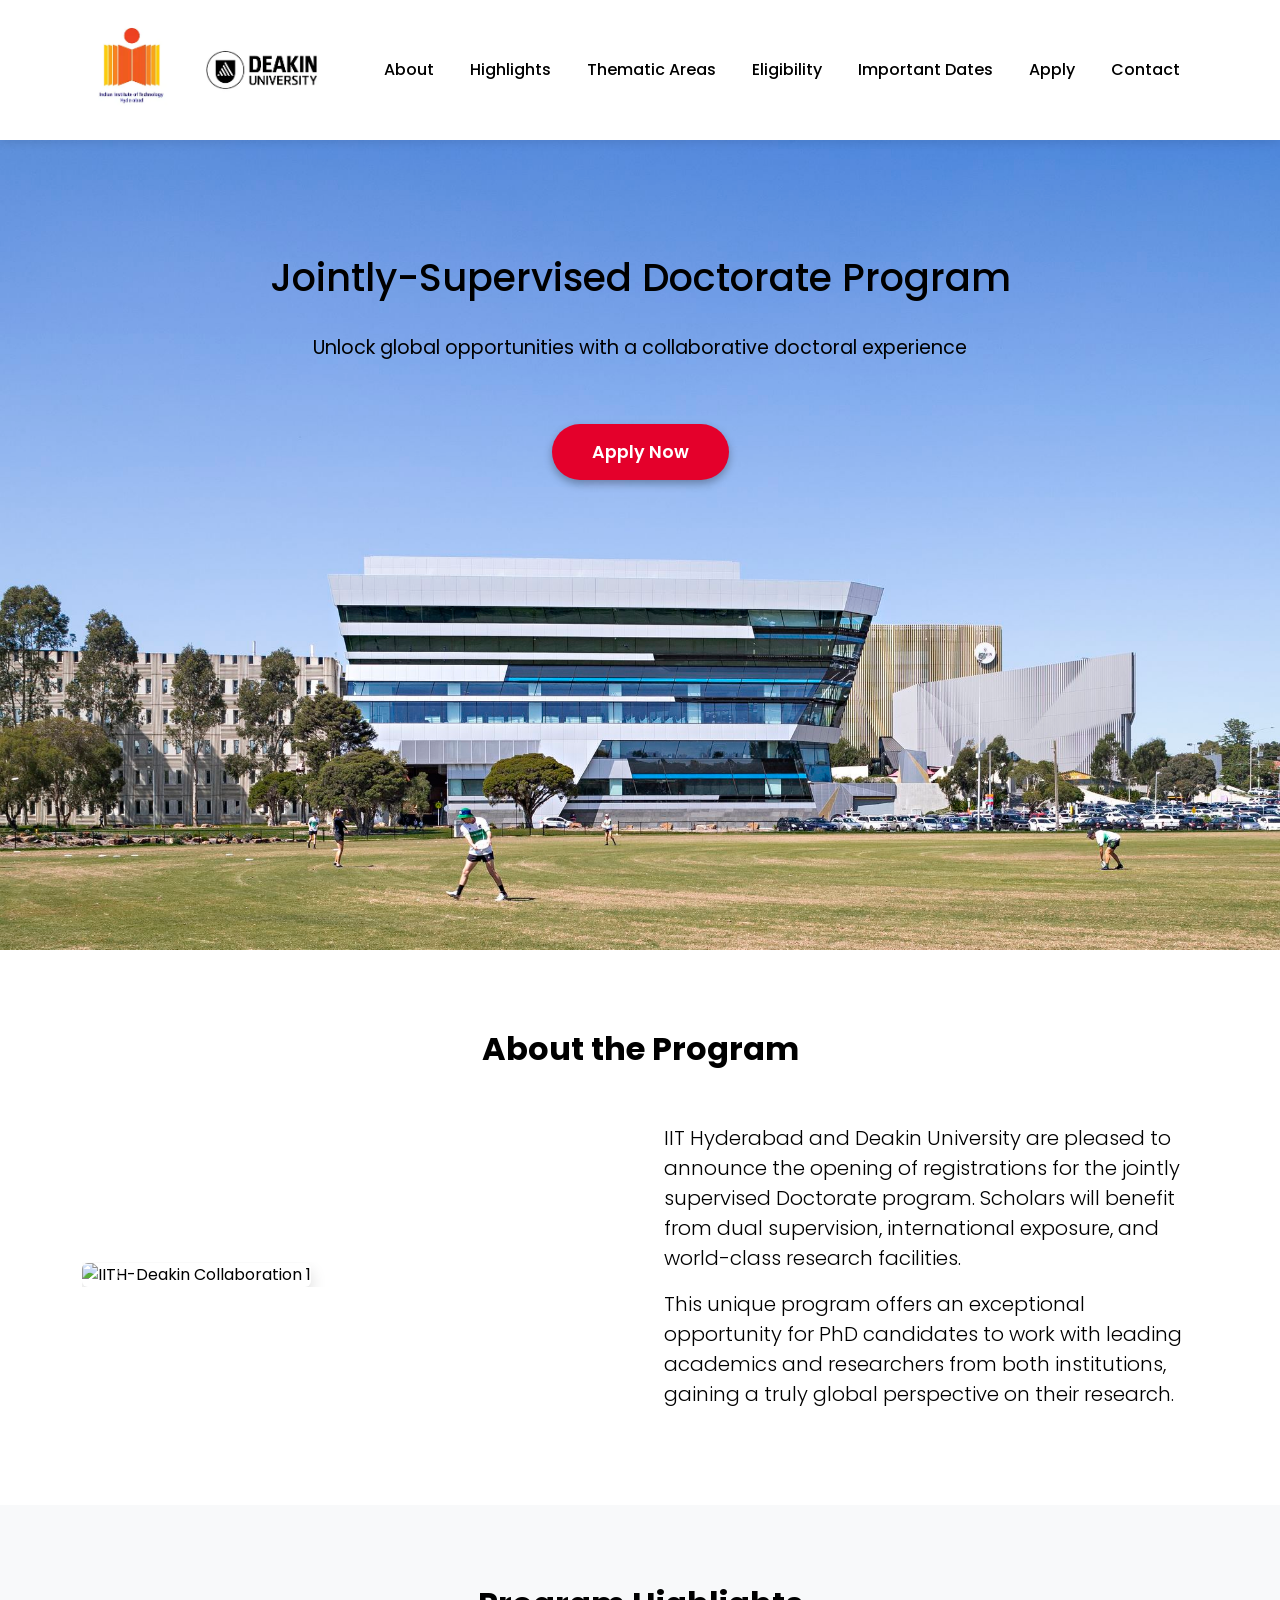
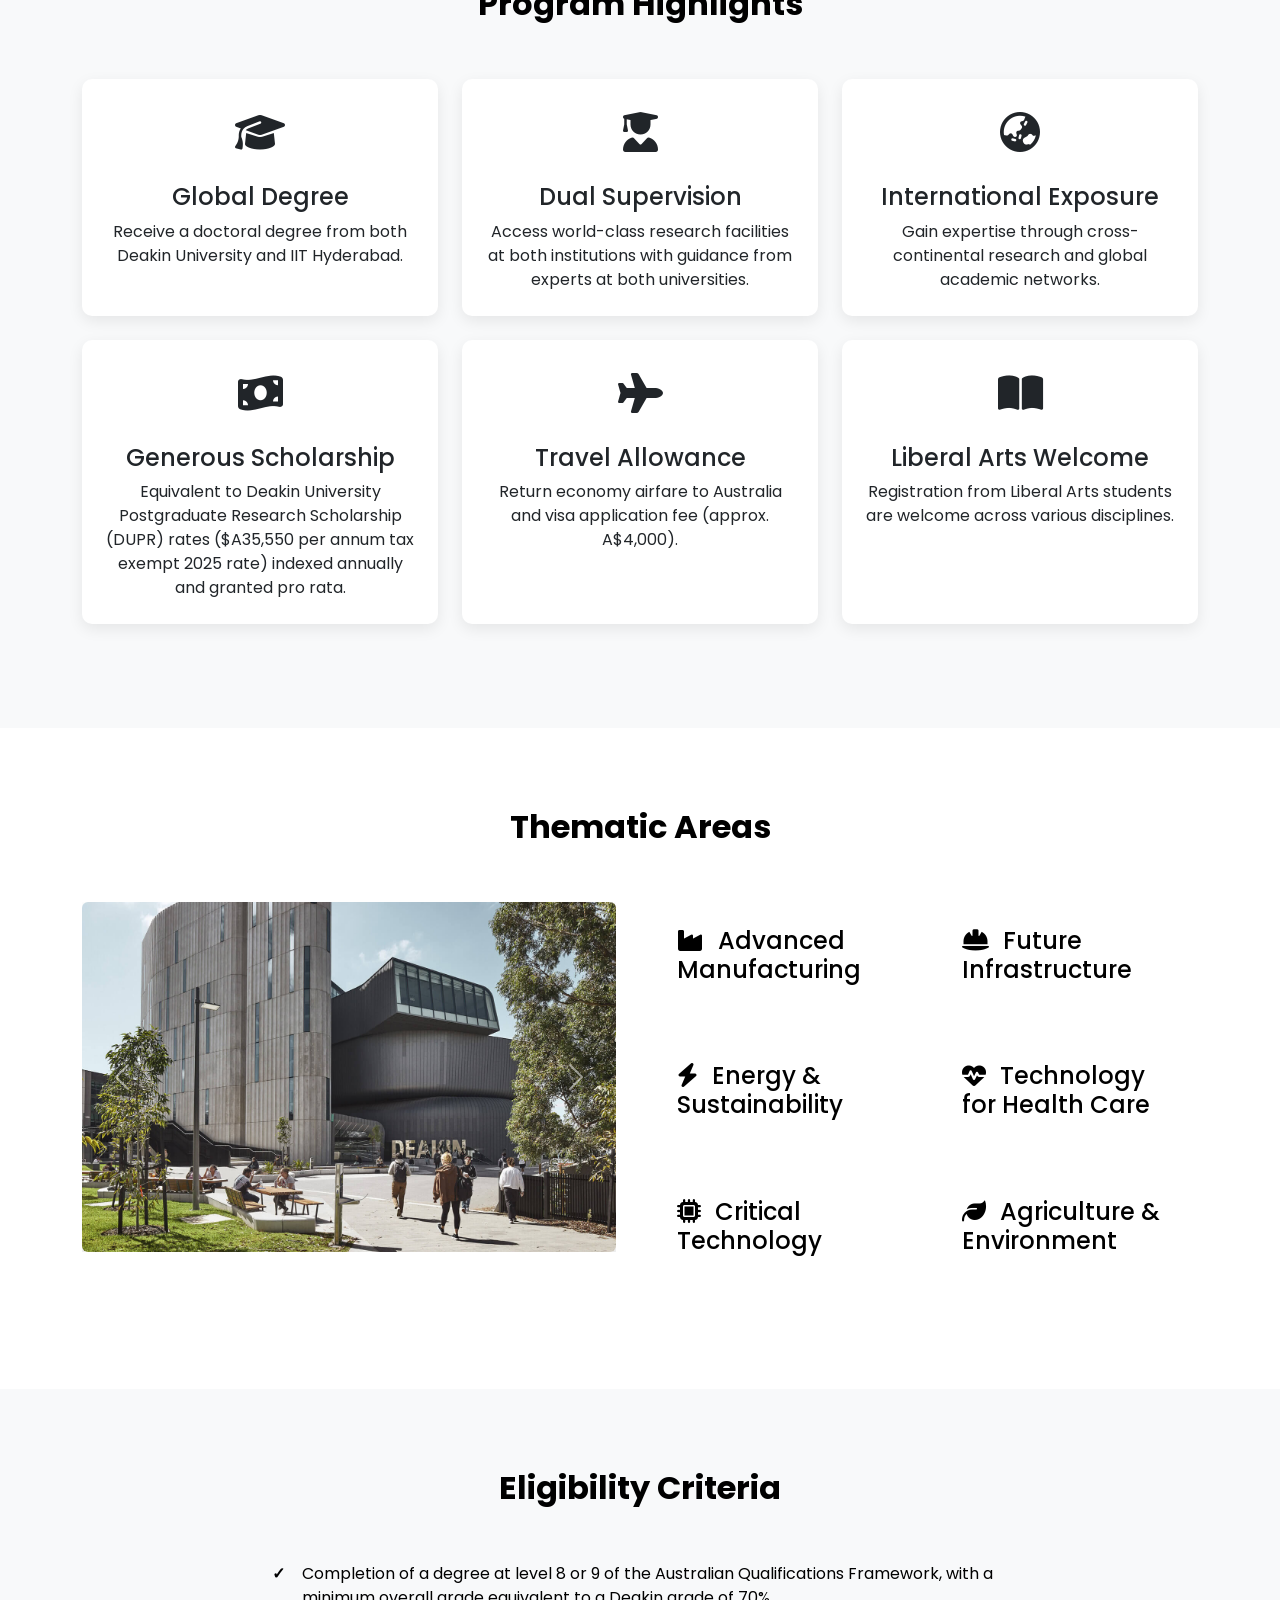
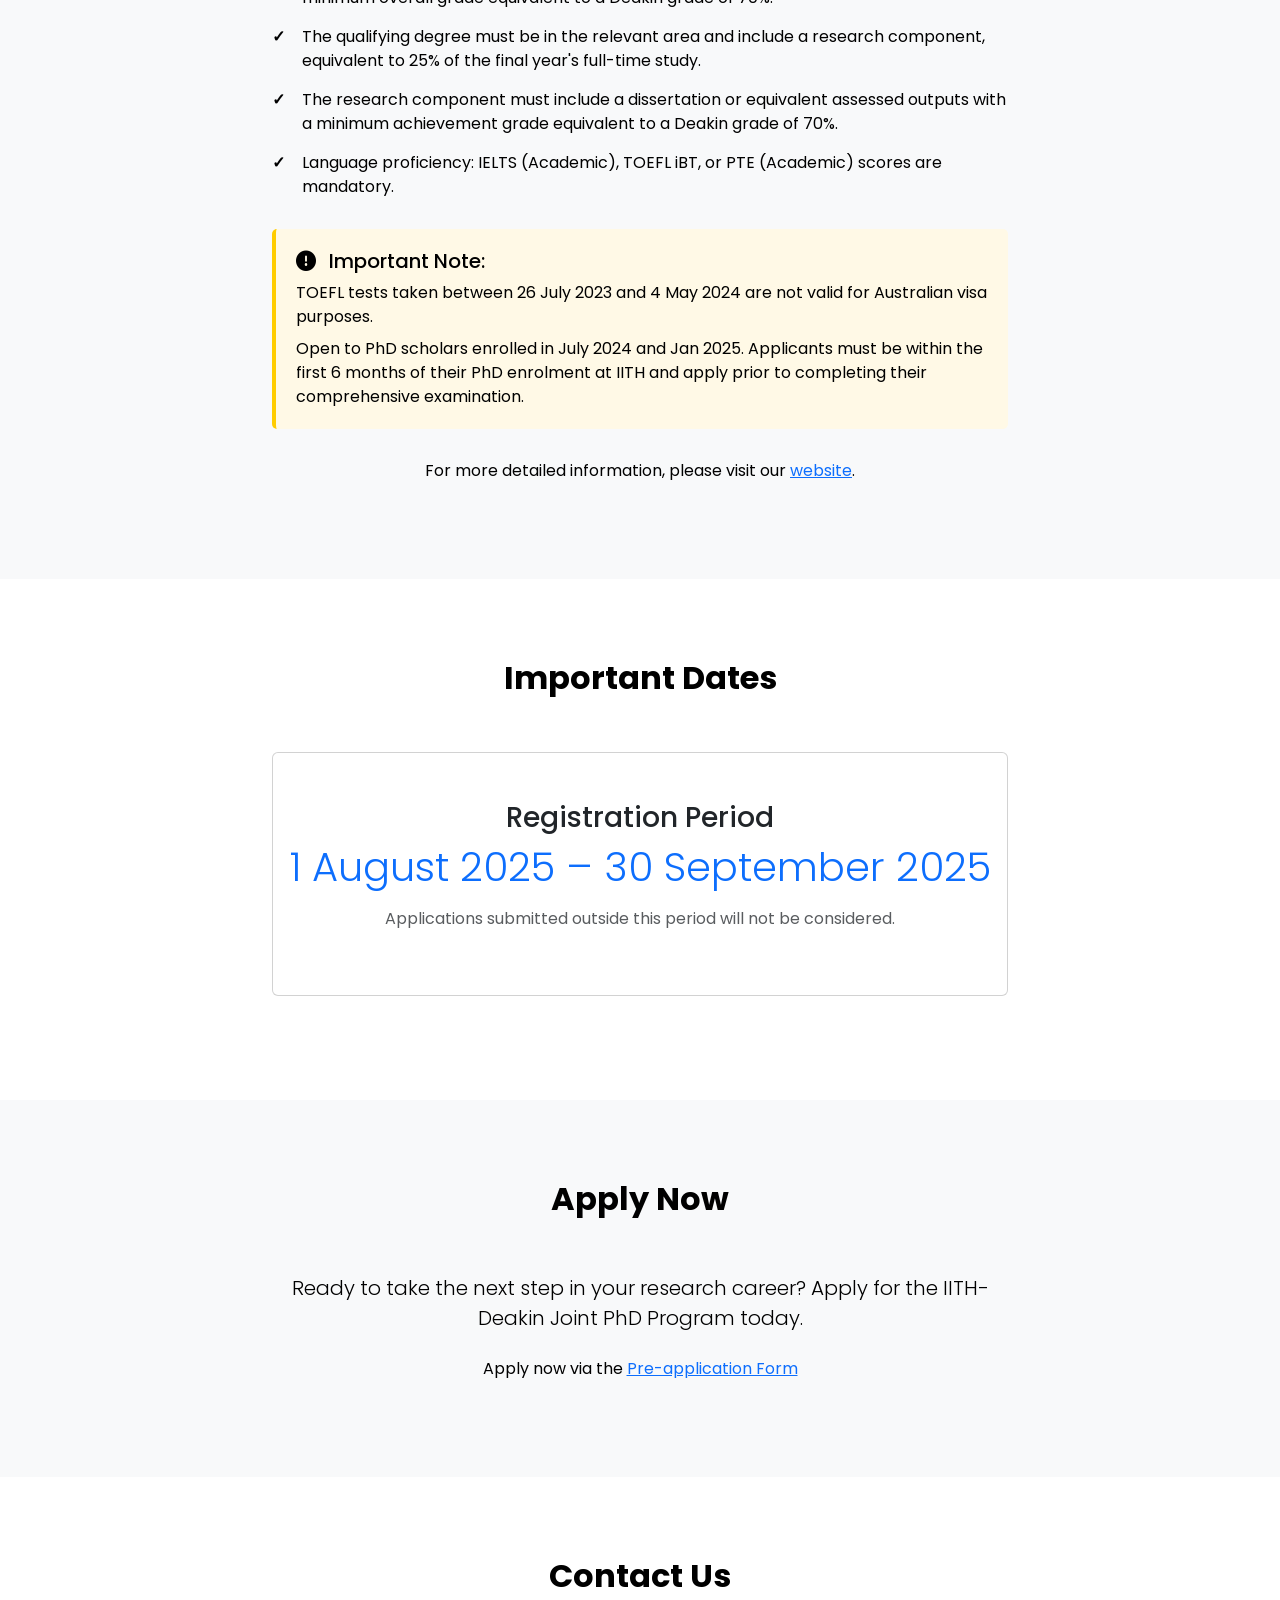
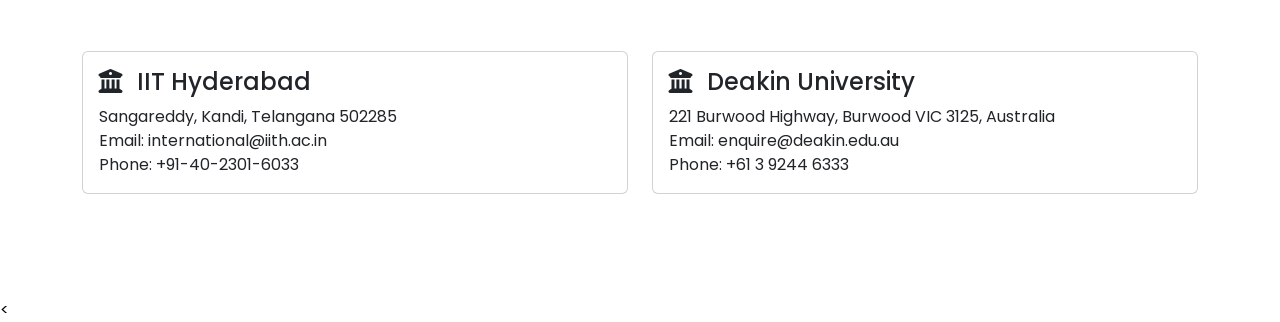
==== index.html @ 4fb668ee "feat: updated info" ====
<!DOCTYPE html>
<html lang="en">
  <head>
    <meta charset="UTF-8" />
    <meta name="viewport" content="width=device-width, initial-scale=1.0" />
    <title>IITH - Deakin PhD Program</title>
    <!-- Bootstrap CSS -->
    <link
      href="https://cdn.jsdelivr.net/npm/bootstrap@5.3.0/dist/css/bootstrap.min.css"
      rel="stylesheet"
    />
    <!-- Font Awesome -->
    <link
      rel="stylesheet"
      href="https://cdnjs.cloudflare.com/ajax/libs/font-awesome/6.4.0/css/all.min.css"
    />
    <!-- Google Fonts -->
    <link
      href="https://fonts.googleapis.com/css2?family=Poppins:wght@300;400;500;600;700&display=swap"
      rel="stylesheet"
    />
    <link rel="stylesheet" href="style.css" />
  </head>
  <body>
    <!-- Navigation -->
    <nav class="navbar navbar-expand-lg navbar-light sticky-top">
      <div class="container">
        <a class="navbar-brand" href="#">
          <div class="d-flex align-items-center">
            <img
              src="./images/iith-logo.webp"
              alt="IIT Hyderabad Logo"
              height="100"
              class="me-2"
            />
            <img
              src="./images/deakin-university-logo.webp"
              alt="Deakin University Logo"
              height="70"
            />
          </div>
        </a>
        <button
          class="navbar-toggler"
          type="button"
          data-bs-toggle="collapse"
          data-bs-target="#navbarNav"
        >
          <span class="navbar-toggler-icon"></span>
        </button>
        <div class="collapse navbar-collapse" id="navbarNav">
          <ul class="navbar-nav ms-auto">
            <li class="nav-item">
              <a class="nav-link" href="#about">About</a>
            </li>
            <li class="nav-item">
              <a class="nav-link" href="#highlights">Highlights</a>
            </li>
            <li class="nav-item">
              <a class="nav-link" href="#themes">Thematic Areas</a>
            </li>
            <li class="nav-item">
              <a class="nav-link" href="#eligibility">Eligibility</a>
            </li>
            <li class="nav-item">
              <a class="nav-link" href="#dates">Important Dates</a>
            </li>
            <li class="nav-item">
              <a class="nav-link" href="#apply">Apply</a>
            </li>
            <li class="nav-item">
              <a class="nav-link" href="#contact">Contact</a>
            </li>
          </ul>
        </div>
      </div>
    </nav>

    <!-- Hero Section -->
    <section
      class="hero-section"
      id="home"
      style="
        background-image: url('./images/deakin-university-building.jpg');
        background-size: cover;
        background-position: center;
        background-repeat: no-repeat;
      "
    >
      <div class="container">
        <div class="hero-column">
          <!-- Logos at the top -->
          <div class="logo-container"></div>

          <!-- Title -->
          <h1 class="hero-title">Jointly-Supervised Doctorate Program</h1>

          <!-- Subtitle -->
          <p class="hero-subtitle">
            Unlock global opportunities with a collaborative doctoral experience
          </p>

          <!-- CTA Button -->
          <a
            href="https://researchsurveys.deakin.edu.au/jfe/form/SV_87mhN9ces8O8aai"
            class="cta-button"
            >Apply Now</a
          >
        </div>
      </div>
    </section>

    <!-- About Section -->
    <section class="section-padding" id="about">
      <div class="container">
        <h2 class="section-title">About the Program</h2>
        <div class="row align-items-center">
          <!-- Image Column with Carousel -->
          <div class="col-lg-6 pe-lg-4 mb-4 mb-lg-0">
            <div
              id="aboutCarousel"
              class="carousel slide"
              data-bs-ride="carousel"
            >
              <div class="carousel-inner">
                <!-- First Image -->
                <div class="carousel-item active">
                  <img
                    src="./images/img2.JPG"
                    alt="IITH-Deakin Collaboration 1"
                    class="img-fluid rounded shadow w-100"
                    style="height: 350px; object-fit: cover"
                  />
                </div>
                <!-- Second Image -->
                <div class="carousel-item">
                  <img
                    src="./images/img3.JPG"
                    alt="IITH-Deakin Collaboration 2"
                    class="img-fluid rounded shadow w-100"
                    style="height: 350px; object-fit: cover"
                  />
                </div>
                <!-- Third Image -->
                <div class="carousel-item">
                  <img
                    src="./images/img1.JPG"
                    alt="IITH-Deakin Collaboration 3"
                    class="img-fluid rounded shadow w-100"
                    style="height: 350px; object-fit: cover"
                  />
                </div>
              </div>

              <!-- Carousel Controls -->
              <button
                class="carousel-control-prev"
                type="button"
                data-bs-target="#aboutCarousel"
                data-bs-slide="prev"
              >
                <span class="carousel-control-prev-icon"></span>
              </button>
              <button
                class="carousel-control-next"
                type="button"
                data-bs-target="#aboutCarousel"
                data-bs-slide="next"
              >
                <span class="carousel-control-next-icon"></span>
              </button>
            </div>
          </div>

          <!-- Content Column -->
          <div class="col-lg-6 ps-lg-4">
            <p class="lead mb-3">
              IIT Hyderabad and Deakin University are pleased to announce the
              opening of registrations for the jointly supervised Doctorate
              program. Scholars will benefit from dual supervision,
              international exposure, and world-class research facilities.
            </p>
            <p class="lead mb-3">
              This unique program offers an exceptional opportunity for PhD
              candidates to work with leading academics and researchers from
              both institutions, gaining a truly global perspective on their
              research.
            </p>
          </div>
        </div>
      </div>
    </section>

    <!-- Program Highlights -->
    <section class="section-padding bg-light" id="highlights">
      <div class="container">
        <h2 class="section-title">Program Highlights</h2>
        <div class="row">
          <div class="col-md-6 col-lg-4 mb-4">
            <div class="card highlight-card h-100">
              <div class="card-body text-center p-4">
                <div class="highlight-icon">
                  <i class="fas fa-graduation-cap"></i>
                </div>
                <h4 class="card-title">Global Degree</h4>
                <p class="card-text">
                  Receive a doctoral degree from both Deakin University and IIT
                  Hyderabad.
                </p>
              </div>
            </div>
          </div>
          <div class="col-md-6 col-lg-4 mb-4">
            <div class="card highlight-card h-100">
              <div class="card-body text-center p-4">
                <div class="highlight-icon">
                  <i class="fas fa-user-graduate"></i>
                </div>
                <h4 class="card-title">Dual Supervision</h4>
                <p class="card-text">
                  Access world-class research facilities at both institutions
                  with guidance from experts at both universities.
                </p>
              </div>
            </div>
          </div>
          <div class="col-md-6 col-lg-4 mb-4">
            <div class="card highlight-card h-100">
              <div class="card-body text-center p-4">
                <div class="highlight-icon">
                  <i class="fas fa-globe-asia"></i>
                </div>
                <h4 class="card-title">International Exposure</h4>
                <p class="card-text">
                  Gain expertise through cross-continental research and global
                  academic networks.
                </p>
              </div>
            </div>
          </div>
          <div class="col-md-6 col-lg-4 mb-4">
            <div class="card highlight-card h-100">
              <div class="card-body text-center p-4">
                <div class="highlight-icon">
                  <i class="fas fa-money-bill-wave"></i>
                </div>
                <h4 class="card-title">Generous Scholarship</h4>
                <p class="card-text">
                  Equivalent to Deakin University Postgraduate Research
                  Scholarship (DUPR) rates ($A35,550 per annum tax exempt 2025
                  rate) indexed annually and granted pro rata.
                </p>
              </div>
            </div>
          </div>
          <div class="col-md-6 col-lg-4 mb-4">
            <div class="card highlight-card h-100">
              <div class="card-body text-center p-4">
                <div class="highlight-icon">
                  <i class="fas fa-plane"></i>
                </div>
                <h4 class="card-title">Travel Allowance</h4>
                <p class="card-text">
                  Return economy airfare to Australia and visa application fee
                  (approx. A$4,000).
                </p>
              </div>
            </div>
          </div>
          <div class="col-md-6 col-lg-4 mb-4">
            <div class="card highlight-card h-100">
              <div class="card-body text-center p-4">
                <div class="highlight-icon">
                  <i class="fas fa-book-open"></i>
                </div>
                <h4 class="card-title">Liberal Arts Welcome</h4>
                <p class="card-text">
                  Registration from Liberal Arts students are welcome across
                  various disciplines.
                </p>
              </div>
            </div>
          </div>
        </div>
      </div>
    </section>

    <!-- Thematic Areas -->
    <section class="section-padding" id="themes">
      <div class="container">
        <h2 class="section-title">Thematic Areas</h2>
        <div class="row">
          <!-- Image Column with Carousel -->
          <div class="col-lg-6 pe-lg-4 mb-4 mb-lg-0">
            <div
              id="themesCarousel"
              class="carousel slide"
              data-bs-ride="carousel"
            >
              <div class="carousel-inner">
                <!-- First Image -->
                <div class="carousel-item active">
                  <img
                    src="./images/deakin.jpg"
                    alt="Thematic Area 1"
                    class="img-fluid rounded shadow w-100"
                    style="height: 350px; object-fit: cover"
                  />
                </div>
                <!-- Second Image -->
                <div class="carousel-item">
                  <img
                    src="./images/deakin-uni-image.jpg"
                    alt="Thematic Area 2"
                    class="img-fluid rounded shadow w-100"
                    style="height: 350px; object-fit: cover"
                  />
                </div>
              </div>

              <!-- Carousel Controls -->
              <button
                class="carousel-control-prev"
                type="button"
                data-bs-target="#themesCarousel"
                data-bs-slide="prev"
              >
                <span class="carousel-control-prev-icon"></span>
              </button>
              <button
                class="carousel-control-next"
                type="button"
                data-bs-target="#themesCarousel"
                data-bs-slide="next"
              >
                <span class="carousel-control-next-icon"></span>
              </button>
            </div>
          </div>

          <!-- Content Column -->
          <div class="col-lg-6">
            <div class="row">
              <div class="col-md-6">
                <div class="theme-card">
                  <h4>
                    <i class="fas fa-industry me-2"></i> Advanced Manufacturing
                  </h4>
                </div>
                <div class="theme-card">
                  <h4>
                    <i class="fas fa-bolt me-2"></i> Energy & Sustainability
                  </h4>
                </div>
                <div class="theme-card">
                  <h4>
                    <i class="fas fa-microchip me-2"></i> Critical Technology
                  </h4>
                </div>
              </div>
              <div class="col-md-6">
                <div class="theme-card">
                  <h4>
                    <i class="fas fa-hard-hat me-2"></i> Future Infrastructure
                  </h4>
                </div>
                <div class="theme-card">
                  <h4>
                    <i class="fas fa-heartbeat me-2"></i> Technology for Health
                    Care
                  </h4>
                </div>
                <div class="theme-card">
                  <h4>
                    <i class="fas fa-leaf me-2"></i> Agriculture & Environment
                  </h4>
                </div>
              </div>
            </div>
          </div>
        </div>
      </div>
    </section>

    <!-- Eligibility Criteria -->
    <section class="section-padding bg-light" id="eligibility">
      <div class="container">
        <h2 class="section-title">Eligibility Criteria</h2>
        <div class="row">
          <div class="col-lg-8 mx-auto">
            <ul class="eligibility-list">
              <li>
                Completion of a degree at level 8 or 9 of the Australian
                Qualifications Framework, with a minimum overall grade
                equivalent to a Deakin grade of 70%.
              </li>
              <li>
                The qualifying degree must be in the relevant area and include a
                research component, equivalent to 25% of the final year's
                full-time study.
              </li>
              <li>
                The research component must include a dissertation or equivalent
                assessed outputs with a minimum achievement grade equivalent to
                a Deakin grade of 70%.
              </li>
              <li>
                Language proficiency: IELTS (Academic), TOEFL iBT, or PTE
                (Academic) scores are mandatory.
              </li>
            </ul>

            <div class="note-box">
              <h5>
                <i class="fas fa-exclamation-circle me-2"></i> Important Note:
              </h5>
              <p class="mb-2">
                TOEFL tests taken between 26 July 2023 and 4 May 2024 are not
                valid for Australian visa purposes.
              </p>
              <p class="mb-0">
                Open to PhD scholars enrolled in July 2024 and Jan 2025.
                Applicants must be within the first 6 months of their PhD
                enrolment at IITH and apply prior to completing their
                comprehensive examination.
              </p>
            </div>

            <p class="text-center mt-4">
              For more detailed information, please visit our
              <a
                href="https://www.deakin.edu.au/research/why-choose-deakin-for-your-research-degree/research-degree-entry-requirements"
                target="_blank"
                >website</a
              >.
            </p>
          </div>
        </div>
      </div>
    </section>

    <!-- Important Dates -->
    <section class="section-padding" id="dates">
      <div class="container">
        <h2 class="section-title">Important Dates</h2>
        <div class="row">
          <div class="col-md-8 mx-auto">
            <div class="card mb-4">
              <div class="card-body text-center py-5">
                <h3 class="card-title">Registration Period</h3>
                <p class="card-text display-6 text-primary">
                  1 August 2025 – 30 September 2025
                </p>
                <p class="text-muted">
                  Applications submitted outside this period will not be
                  considered.
                </p>
              </div>
            </div>
          </div>
        </div>
      </div>
    </section>

    <!-- Apply Section -->
    <section class="section-padding bg-light" id="apply">
      <div class="container">
        <h2 class="section-title">Apply Now</h2>
        <div class="row">
          <div class="col-lg-8 mx-auto text-center">
            <p class="lead mb-4">
              Ready to take the next step in your research career? Apply for the
              IITH-Deakin Joint PhD Program today.
            </p>
            <p class="text-center mt-4">
              Apply now via the
              <a
                href="https://researchsurveys.deakin.edu.au/jfe/form/SV_87mhN9ces8O8aai"
              >
                Pre-application Form</a
              >
            </p>

            <!-- <div class="mt-5">
                <h4>Need assistance with your application?</h4>
                <p>
                  Contact our admissions team for guidance and support throughout
                  the application process.
                </p>
              </div> -->
          </div>
        </div>
      </div>
    </section>

    <!-- Contact Section -->
    <section class="section-padding" id="contact">
      <div class="container">
        <h2 class="section-title">Contact Us</h2>
        <div class="row">
          <div class="col-md-6">
            <div class="card mb-4">
              <div class="card-body">
                <h4 class="card-title">
                  <i class="fas fa-university me-2"></i> IIT Hyderabad
                </h4>
                <p class="card-text">
                  Sangareddy, Kandi, Telangana 502285<br />
                  Email: international@iith.ac.in<br />
                  Phone: +91-40-2301-6033
                </p>
              </div>
            </div>
          </div>
          <div class="col-md-6">
            <div class="card mb-4">
              <div class="card-body">
                <h4 class="card-title">
                  <i class="fas fa-university me-2"></i> Deakin University
                </h4>
                <p class="card-text">
                  221 Burwood Highway, Burwood VIC 3125, Australia<br />
                  Email: enquire@deakin.edu.au<br />
                  Phone: +61 3 9244 6333
                </p>
              </div>
            </div>
          </div>
        </div>
      </div>
    </section>

    <!-- Footer -->
    <!-- <footer>
        <div class="container">
            <div class="row">
                <div class="col-lg-4 mb-4">
                    <h4>IITH-Deakin PhD Program</h4>
                    <p>A collaborative doctoral program between IIT Hyderabad and Deakin University, offering world-class research opportunities.</p>
                    <div class="social-icons">
                        <a href="#"><i class="fab fa-facebook-f"></i></a>
                        <a href="#"><i class="fab fa-twitter"></i></a>
                        <a href="#"><i class="fab fa-linkedin-in"></i></a>
                        <a href="#"><i class="fab fa-instagram"></i></a>
                        <a href="#"><i class="fab fa-youtube"></i></a>
                    </div>
                </div>
                <div class="col-lg-2 col-md-4 mb-4">
                    <h5>Quick Links</h5>
                    <ul class="footer-links">
                        <li><a href="#about">About</a></li>
                        <li><a href="#highlights">Highlights</a></li>
                        <li><a href="#themes">Thematic Areas</a></li>
                        <li><a href="#eligibility">Eligibility</a></li>
                    </ul>
                </div>
                <div class="col-lg-2 col-md-4 mb-4">
                    <h5>Resources</h5>
                    <ul class="footer-links">
                        <li><a href="#">Brochure</a></li>
                        <li><a href="#">Application Guide</a></li>
                        <li><a href="#">FAQ</a></li>
                        <li><a href="#">Research Areas</a></li>
                    </ul>
                </div>
                <div class="col-lg-4 col-md-4 mb-4">
                    <h5>Stay Updated</h5>
                    <p>Subscribe to our newsletter for program updates and announcements.</p>
                    <div class="input-group mb-3">
                        <input type="email" class="form-control" placeholder="Your email address">
                        <button class="btn btn-primary" type="button">Subscribe</button>
                    </div>
                </div>
            </div>
            <div class="copyright">
                <p>&copy; 2025 IITH-Deakin Joint PhD Program. All rights reserved.</p>
            </div>
        </div>
    </footer> -->

    <!-- Back to Top Button -->
    <a href="#" class="back-to-top" id="backToTop">
      <i class="fas fa-arrow-up"></i>
    </a>

    <!-- Bootstrap JS and Popper.js -->
    <script src="https://cdn.jsdelivr.net/npm/bootstrap@5.3.0/dist/js/bootstrap.bundle.min.js"></script>
    <!-- Custom JavaScript -->
    <
    <script src="https://cdn.jsdelivr.net/npm/bootstrap@5.3.0/dist/js/bootstrap.bundle.min.js"></script>
    <!-- Custom JavaScript -->
    <script src="script.js"></script>
  </body>
</html>
---- style.css ----
root {
  --iith-blue: #0056b3;
  --deakin-red: #e4002b;
  --light-bg: #f8f9fa;
  --dark-text: #212529;
}

body {
  font-family: "Poppins", sans-serif;
  color: var(--dark-text);
  overflow-x: hidden;
}

.navbar {
  background-color: white;
  box-shadow: 0 2px 10px rgba(0, 0, 0, 0.1);
  padding: 15px 0;
}

.navbar-brand {
  font-weight: 700;
  color: var(--iith-blue);
}
 
.nav-link {
  font-weight: 500;
  margin: 0 10px;
  color: var(--dark-text) !important;
  padding: 8px 12px;           
  border-radius: 6px;          
  transition: all 0.3s ease;  
}

.nav-link:hover {
  background-color: var(--iith-blue); 
  color: rgb(230, 26, 26) !important;            
}


.hero-section {
  min-height: 90vh;     
  padding: 10px 0;      
}

.hero-title {
  font-size: 2.4rem; 
}

.hero-subtitle {
  font-size: 1.2rem;   
}

.hero-column {
  display: flex;
  flex-direction: column;
  align-items: center;
  justify-content: center;
  gap: 25px; 
}

.logo-container {
  display: flex;
  justify-content: center;
  gap: 30px;
  margin-bottom: 20px;
}

.cta-button {
  background-color: #e4002b;
  color: white;
  border: none;
  padding: 15px 40px;
  font-weight: 600;
  border-radius: 50px;
  transition: all 0.3s;
  text-decoration: none;
  display: inline-block;
  font-size: 1.1rem;
  box-shadow: 0 4px 8px rgba(0, 0, 0, 0.3);
  margin-top: 20px;
}

.cta-button:hover {
  background-color: #c10023;
  transform: scale(1.05);
  color: white;
  box-shadow: 0 6px 12px rgba(0, 0, 0, 0.4);
}

/* Mobile responsive */
@media (max-width: 768px) {
  .hero-section {
    min-height: 80vh; 
  }
  .hero-title {
    font-size: 2rem;
  }

  .hero-subtitle {
    font-size: 1.1rem;
    max-width: 90%;
  }

  .logo-container {
    flex-direction: column;
    gap: 20px;
  }

  .logo-img {
    max-height: 60px;
    width: auto;
  }
}

.section-padding {
  padding: 80px 0;
}

.section-title {
  position: relative;
  padding-bottom: 15px;
  margin-bottom: 40px;
  text-align: center;
  font-weight: 700;
}

.section-title:after {
  content: "";
  position: absolute;
  bottom: 0;
  left: 50%;
  transform: translateX(-50%);
  width: 80px;
  height: 3px;
  background: var(--iith-blue);
}

.highlight-card {
  transition: transform 0.3s, box-shadow 0.3s;
  height: 100%;
  border: none;
  border-radius: 10px;
  box-shadow: 0 5px 15px rgba(0, 0, 0, 0.08);
}

.highlight-card:hover {
  transform: translateY(-10px);
  box-shadow: 0 15px 30px rgba(0, 0, 0, 0.15);
}

.highlight-icon {
  font-size: 2.5rem;
  color: var(--iith-blue);
  margin-bottom: 20px;
}

.theme-card {
  background-color: var(--light-bg);
  border-left: 4px solid var(--iith-blue);
  padding: 25px;
  margin-bottom: 20px;
  border-radius: 5px;
  transition: all 0.3s;
}

.theme-card:hover {
  background-color: #e9f0f7;
  transform: translateX(5px);
}

.logo-container {
  display: flex;
  justify-content: center;
  align-items: center;
  gap: 40px;
  flex-wrap: wrap;
  margin: 40px 0;
}

.logo-img {
  height: 80px;
  width: auto;
}

.eligibility-list {
  list-style-type: none;
  padding-left: 0;
}

.eligibility-list li {
  margin-bottom: 15px;
  padding-left: 30px;
  position: relative;
}

.eligibility-list li:before {
  content: "✓";
  position: absolute;
  left: 0;
  color: var(--iith-blue);
  font-weight: bold;
}

.note-box {
  background-color: #fff9e6;
  border-left: 4px solid #ffcc00;
  padding: 20px;
  margin: 30px 0;
  border-radius: 5px;
}

footer {
  background-color: #2c3e50;
  color: white;
  padding: 70px 0 30px;
}

.footer-links {
  list-style: none;
  padding-left: 0;
}

.footer-links li {
  margin-bottom: 10px;
}

.footer-links a {
  color: rgba(255, 255, 255, 0.8);
  text-decoration: none;
  transition: color 0.3s;
}

.footer-links a:hover {
  color: white;
  text-decoration: underline;
}

.social-icons {
  margin-top: 20px;
}

.social-icons a {
  color: white;
  font-size: 1.5rem;
  margin-right: 15px;
  transition: color 0.3s;
}

.social-icons a:hover {
  color: #ddd;
}

.copyright {
  border-top: 1px solid rgba(255, 255, 255, 0.1);
  padding-top: 20px;
  margin-top: 40px;
  text-align: center;
}

/* Back to top button */
.back-to-top {
  position: fixed;
  bottom: 30px;
  right: 30px;
  width: 50px;
  height: 50px;
  background-color: var(--iith-blue);
  color: white;
  border-radius: 50%;
  display: flex;
  align-items: center;
  justify-content: center;
  font-size: 20px;
  text-decoration: none;
  opacity: 0;
  transition: all 0.3s;
  z-index: 1000;
}

.back-to-top.show {
  opacity: 1;
}

@media (max-width: 768px) {
  .hero-title {
    font-size: 2rem;
  }

  .hero-subtitle {
    font-size: 1.1rem;
  }
}
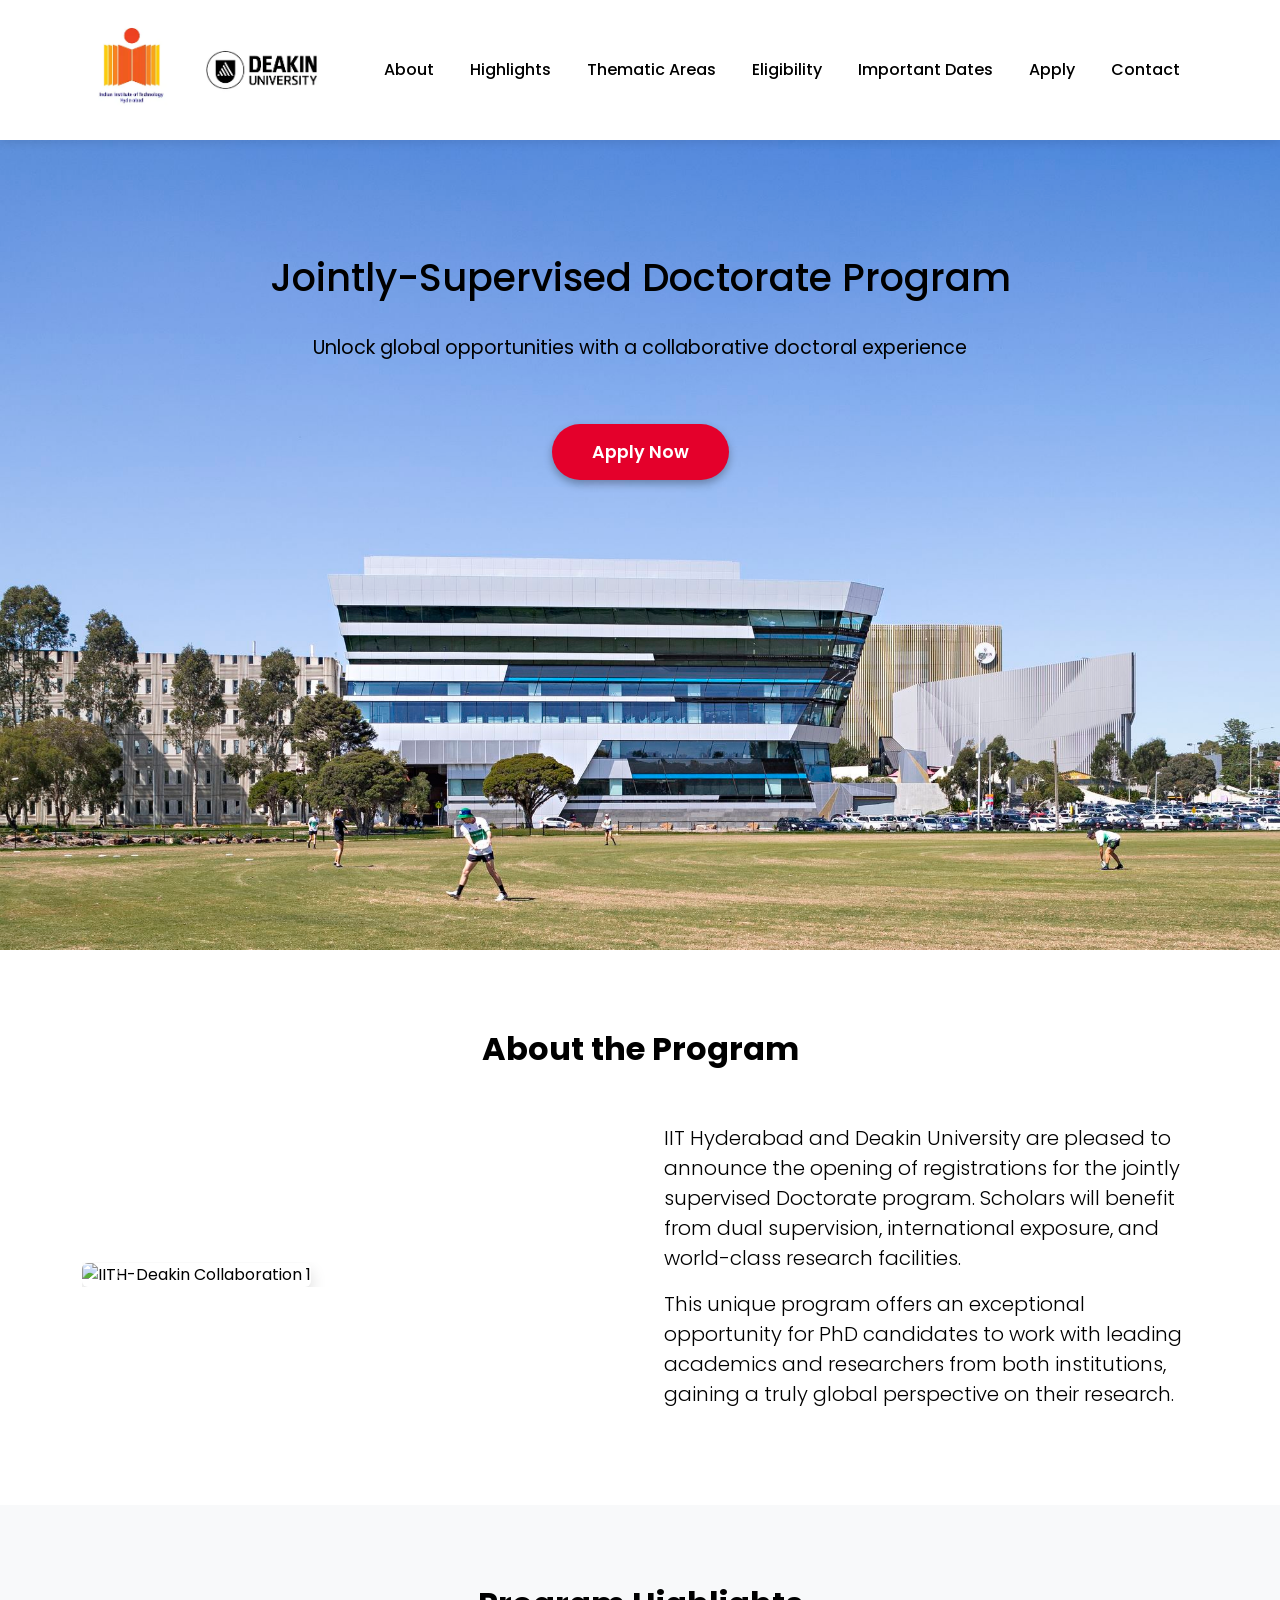
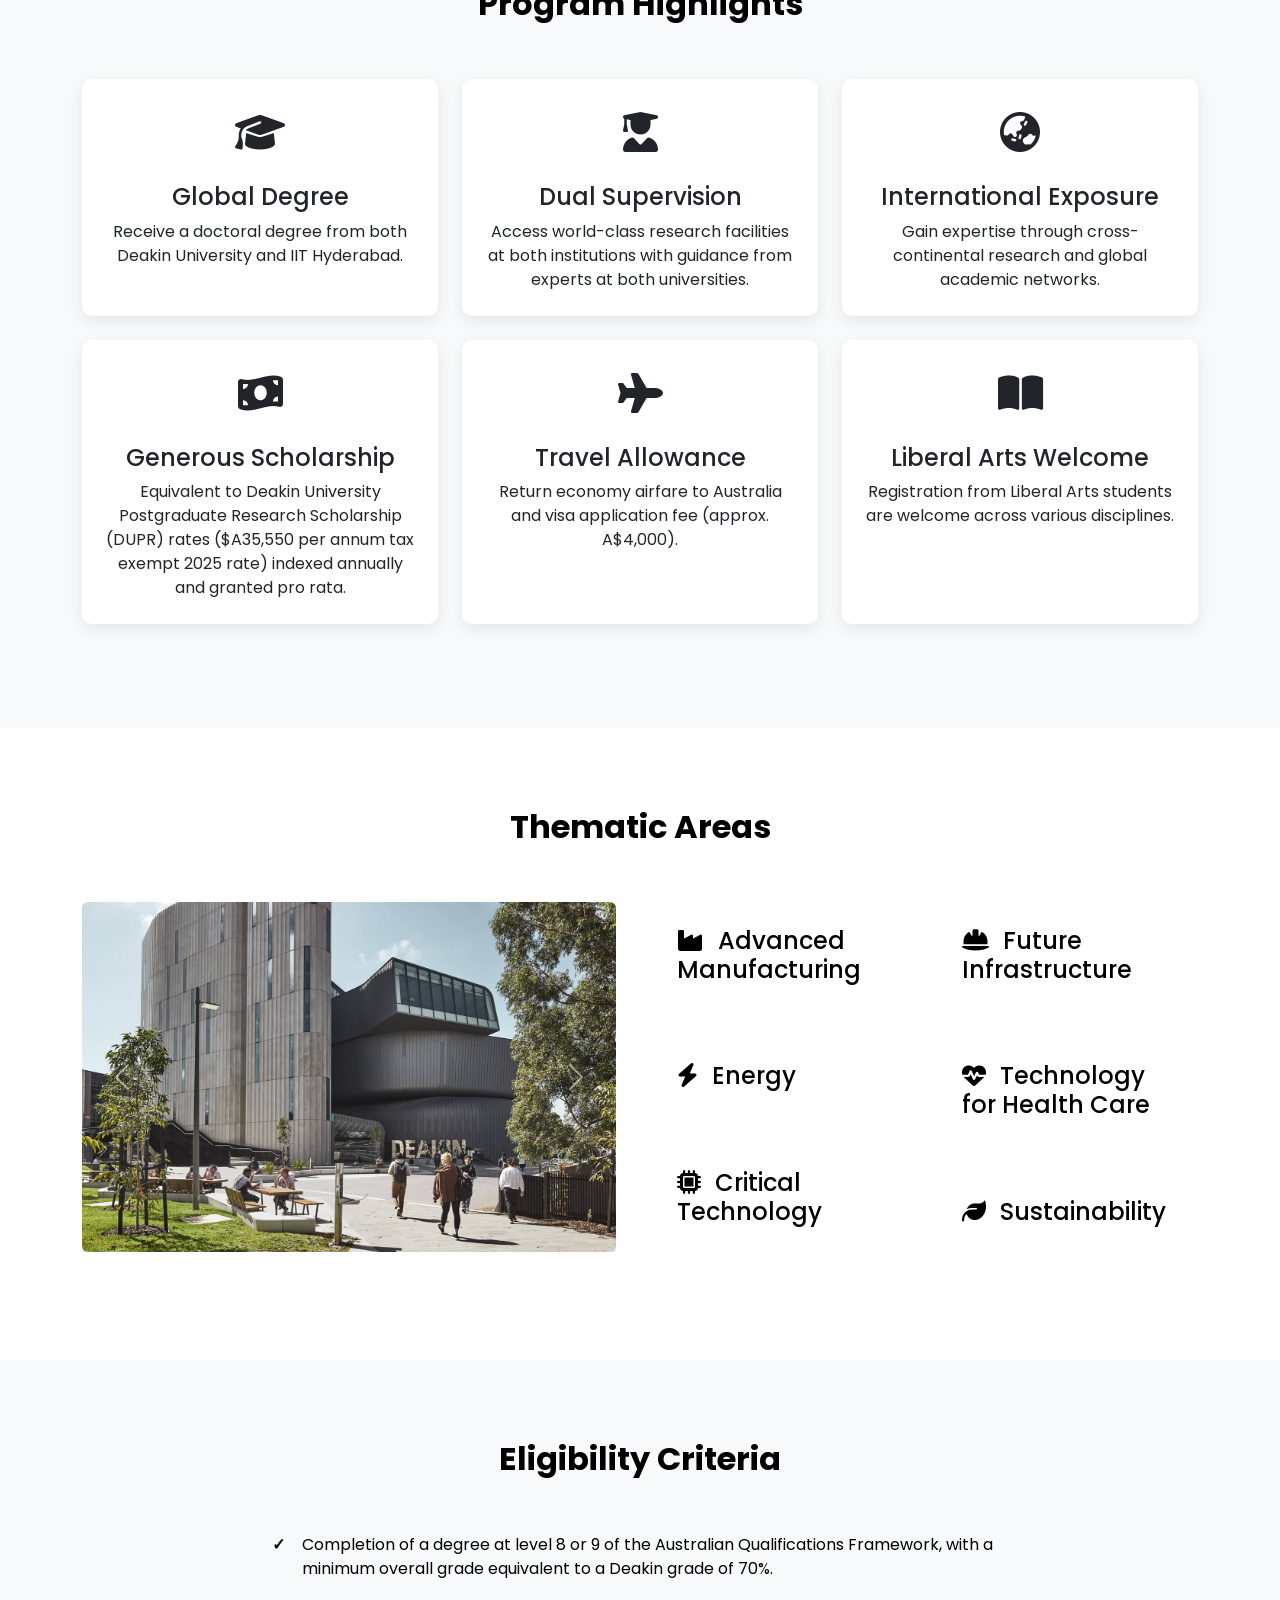
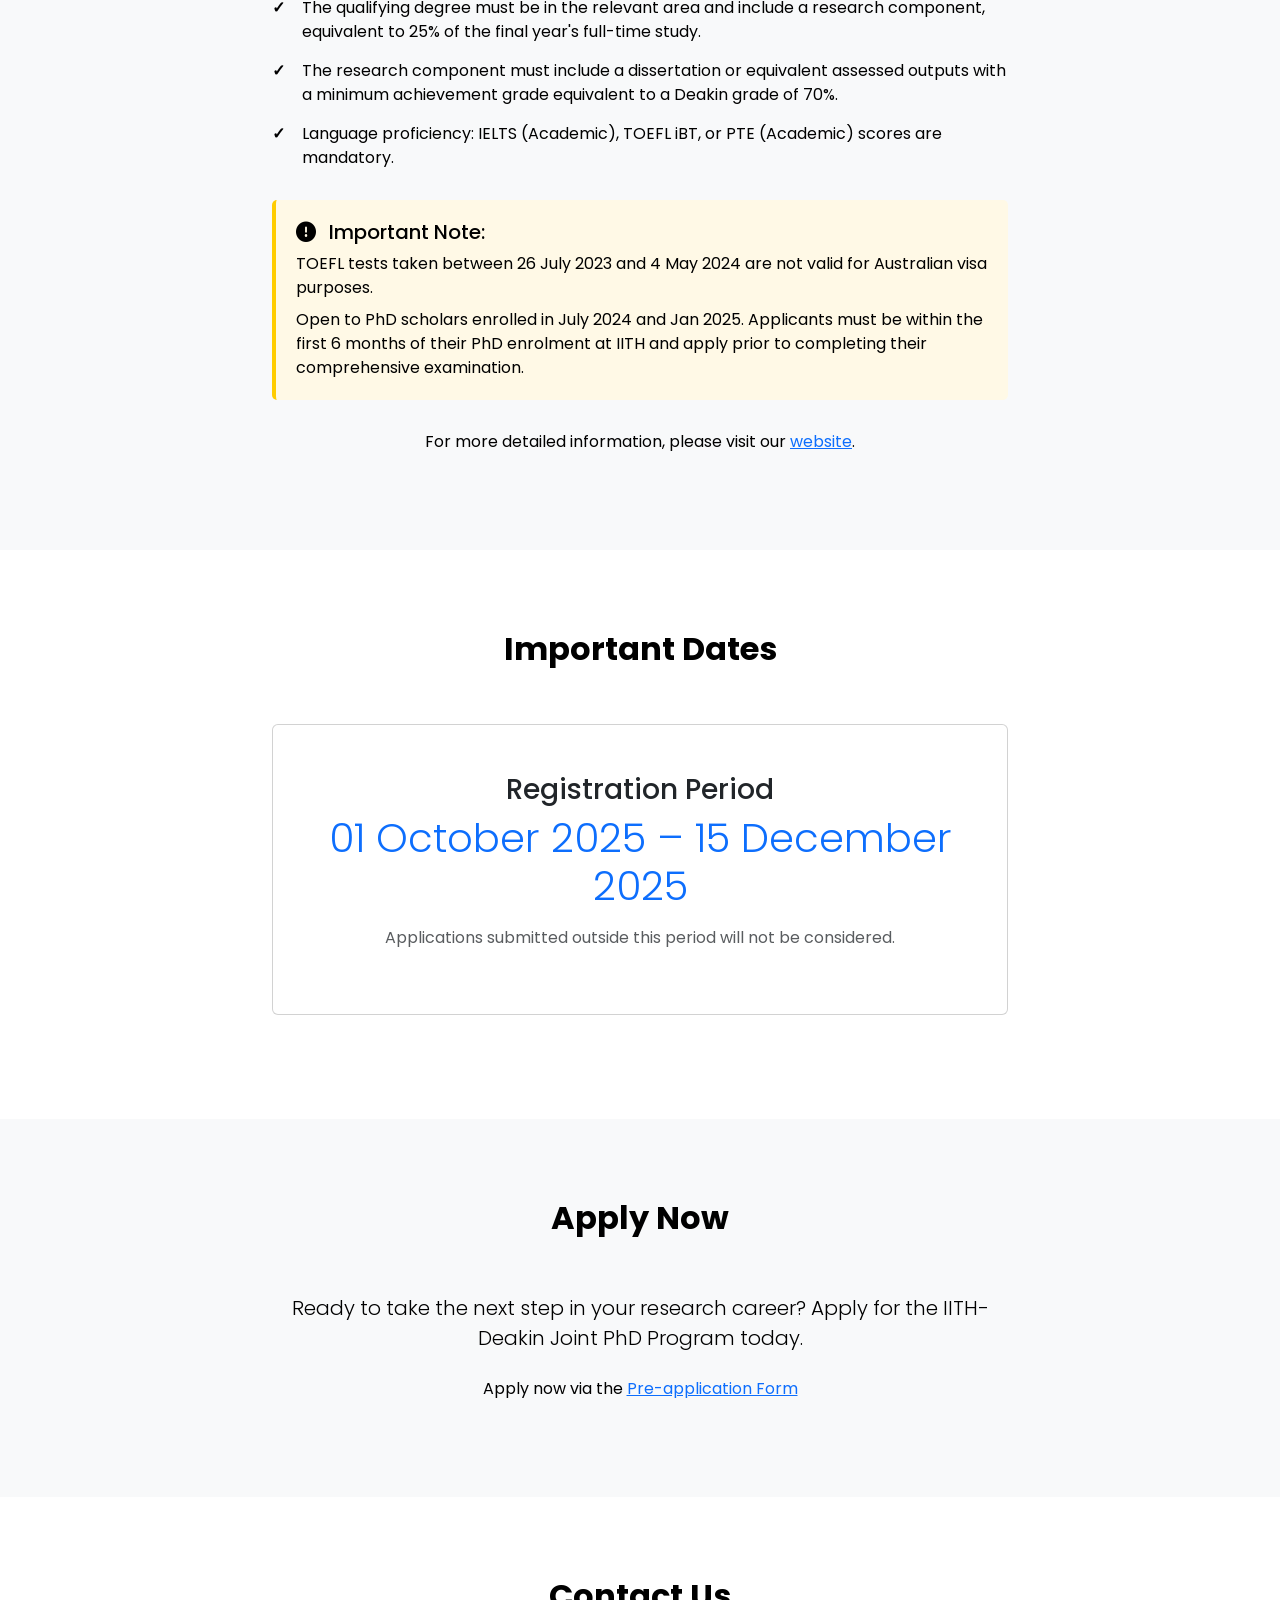
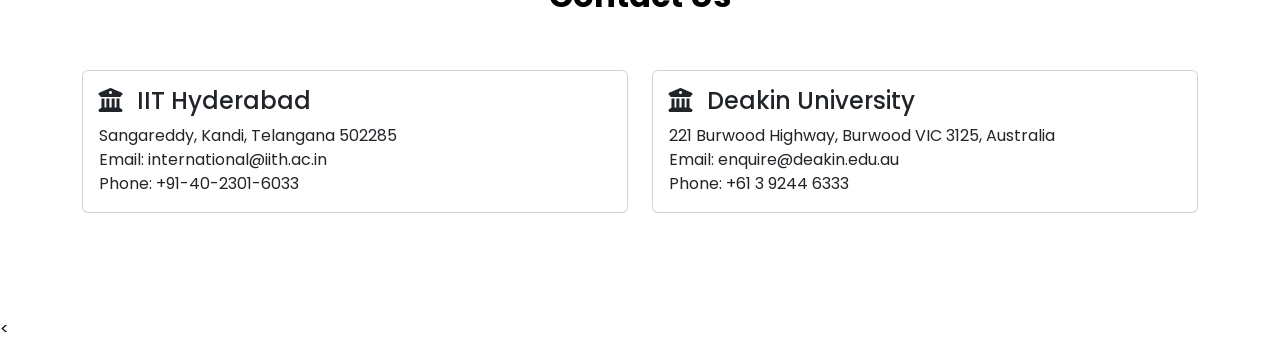
==== commit 339c84d8: "Updated Thematic Areas and Important Dates" ====
--- a/index.html
+++ b/index.html
@@ -349,7 +349,7 @@
                 </div>
                 <div class="theme-card">
                   <h4>
-                    <i class="fas fa-bolt me-2"></i> Energy & Sustainability
+                    <i class="fas fa-bolt me-2"></i> Energy
                   </h4>
                 </div>
                 <div class="theme-card">
@@ -372,7 +372,7 @@
                 </div>
                 <div class="theme-card">
                   <h4>
-                    <i class="fas fa-leaf me-2"></i> Agriculture & Environment
+                    <i class="fas fa-leaf me-2"></i> Sustainability
                   </h4>
                 </div>
               </div>
@@ -449,7 +449,7 @@
               <div class="card-body text-center py-5">
                 <h3 class="card-title">Registration Period</h3>
                 <p class="card-text display-6 text-primary">
-                  1 August 2025 – 30 September 2025
+                  01 October 2025 – 15 December 2025
                 </p>
                 <p class="text-muted">
                   Applications submitted outside this period will not be
@@ -591,4 +591,4 @@
     <!-- Custom JavaScript -->
     <script src="script.js"></script>
   </body>
-</html>
+</html>
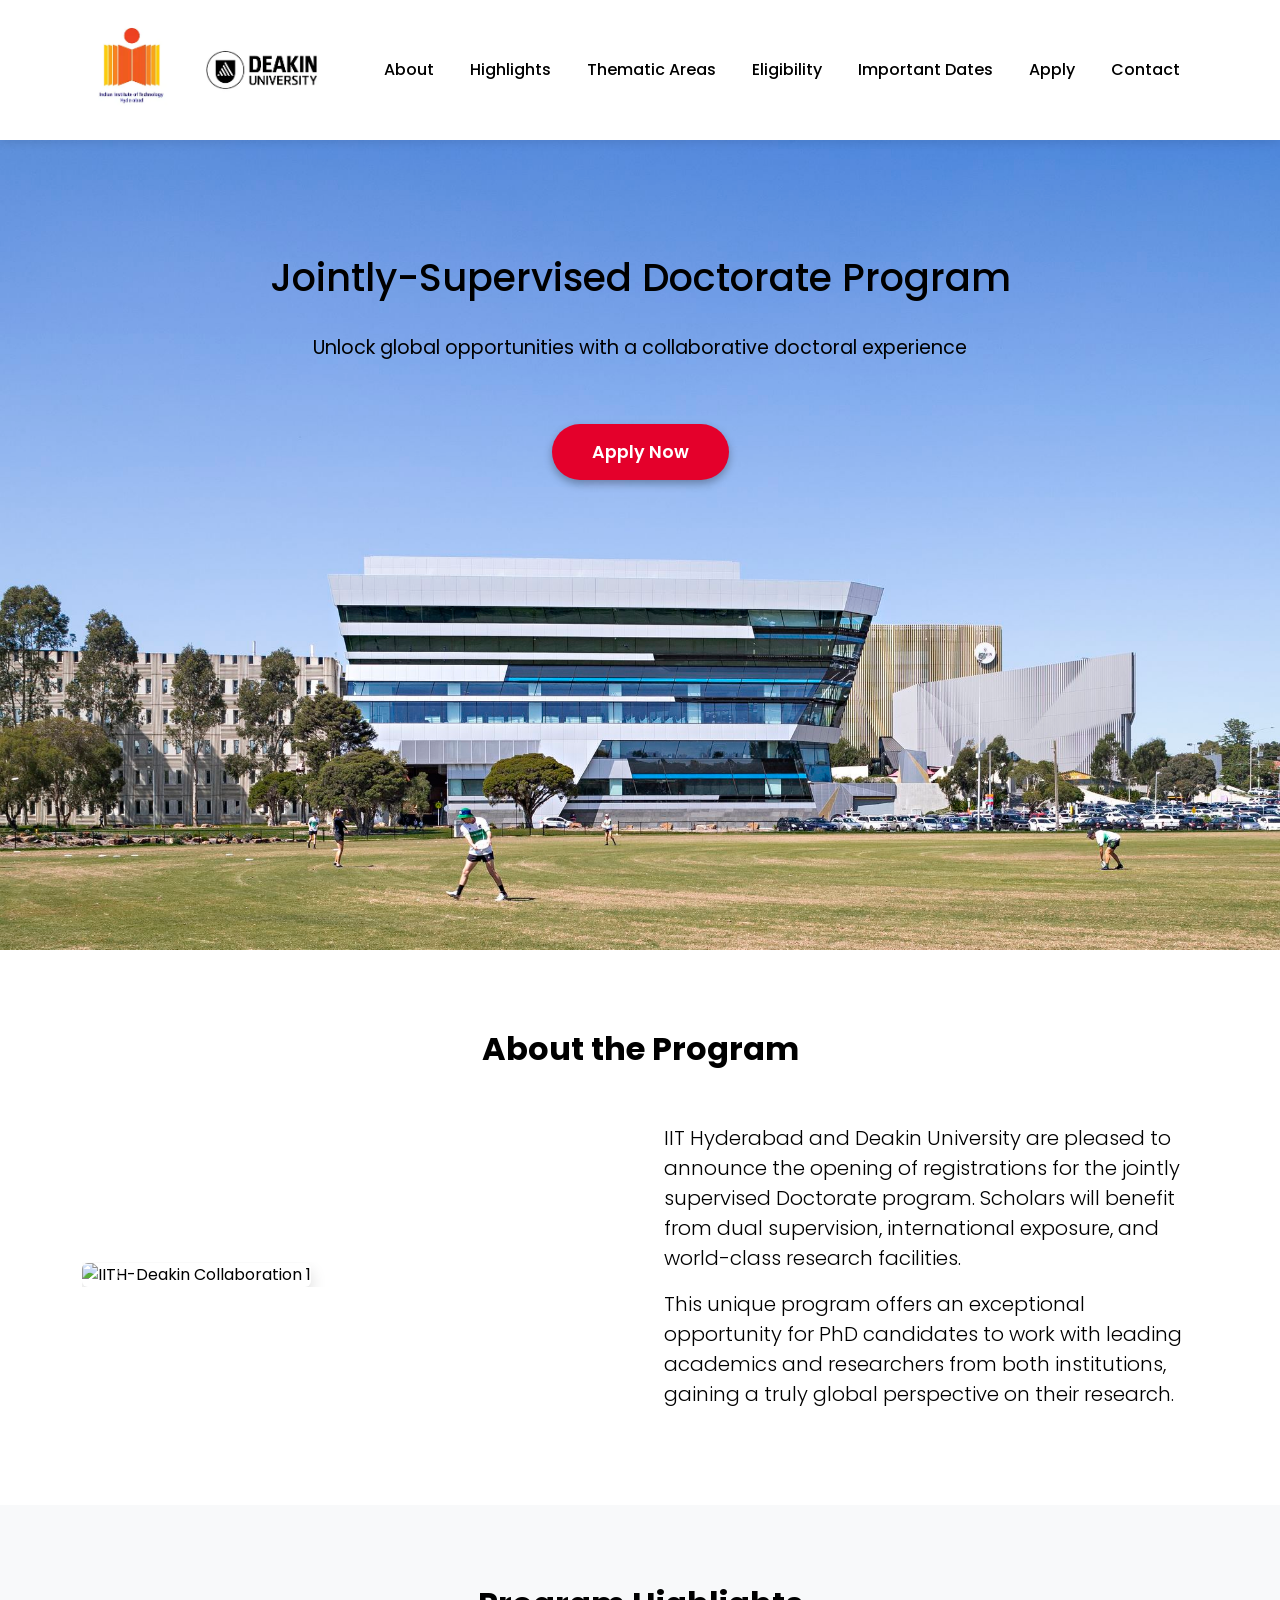
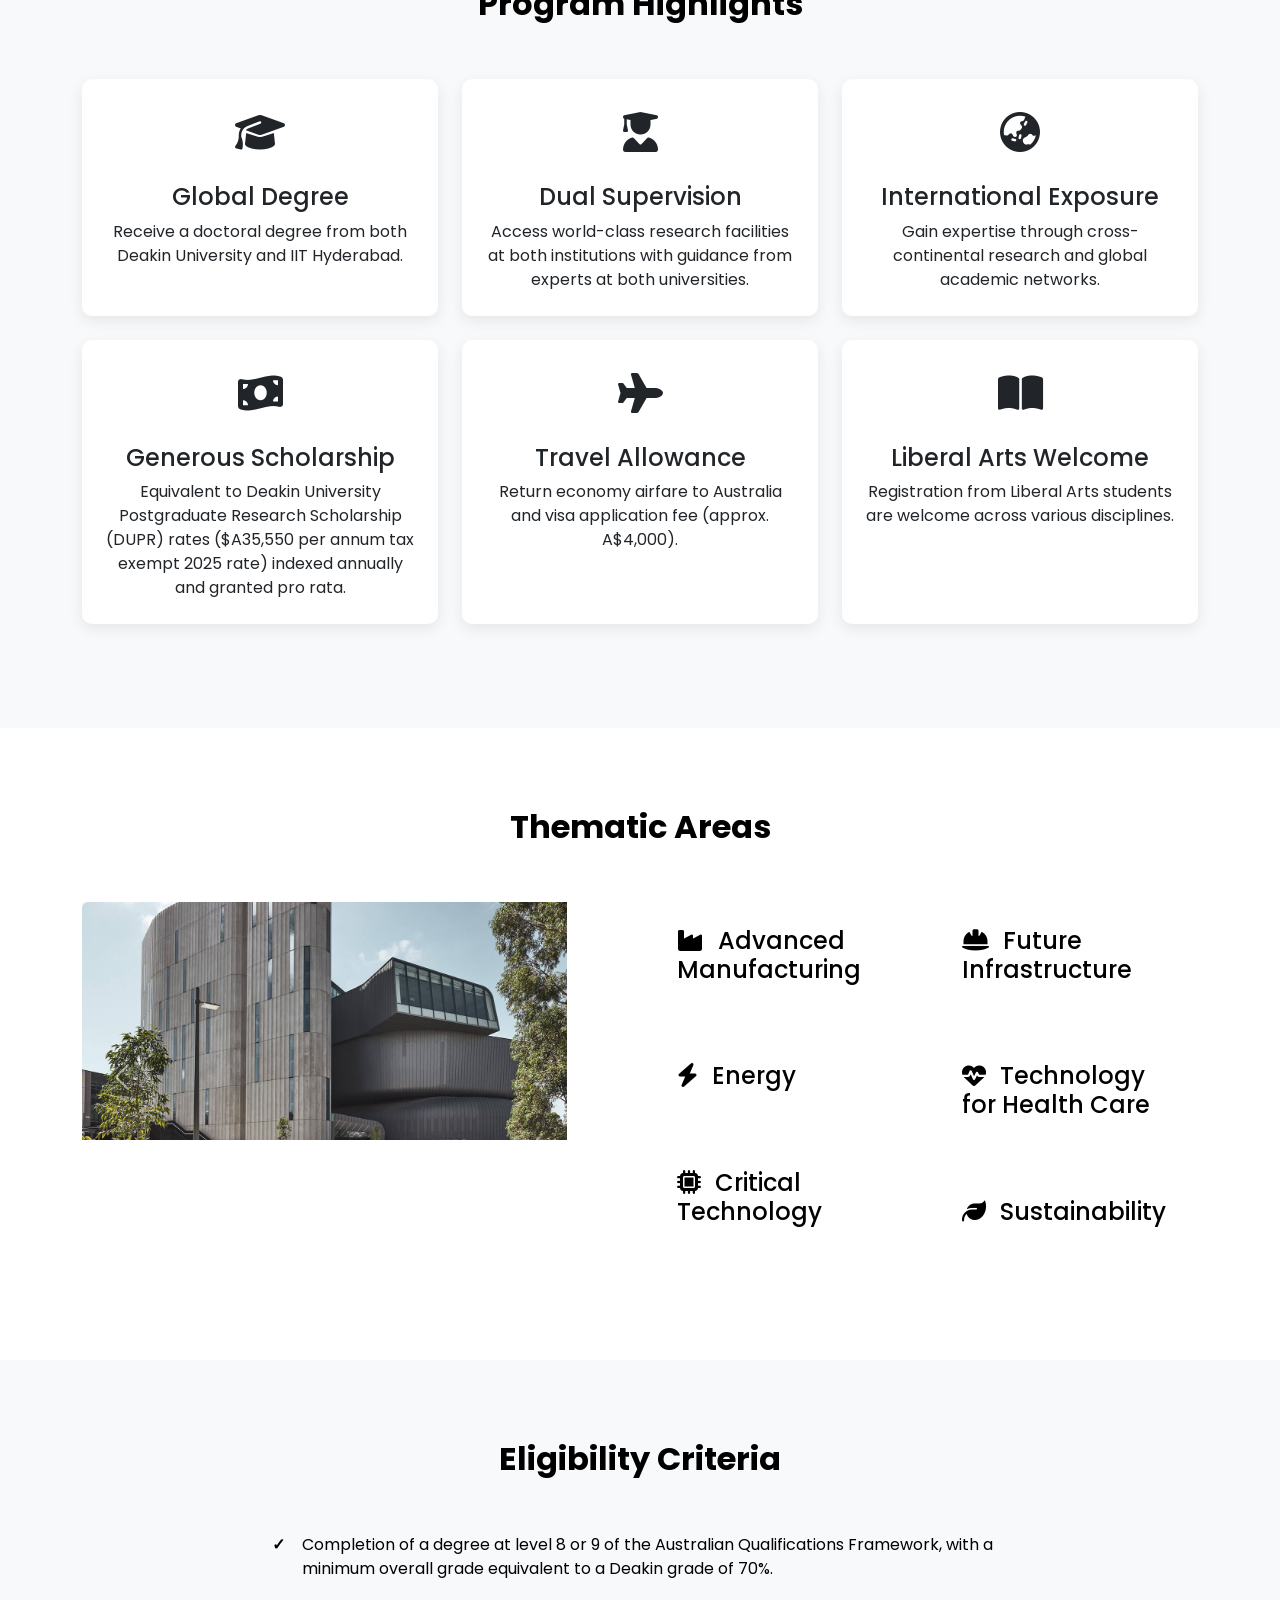
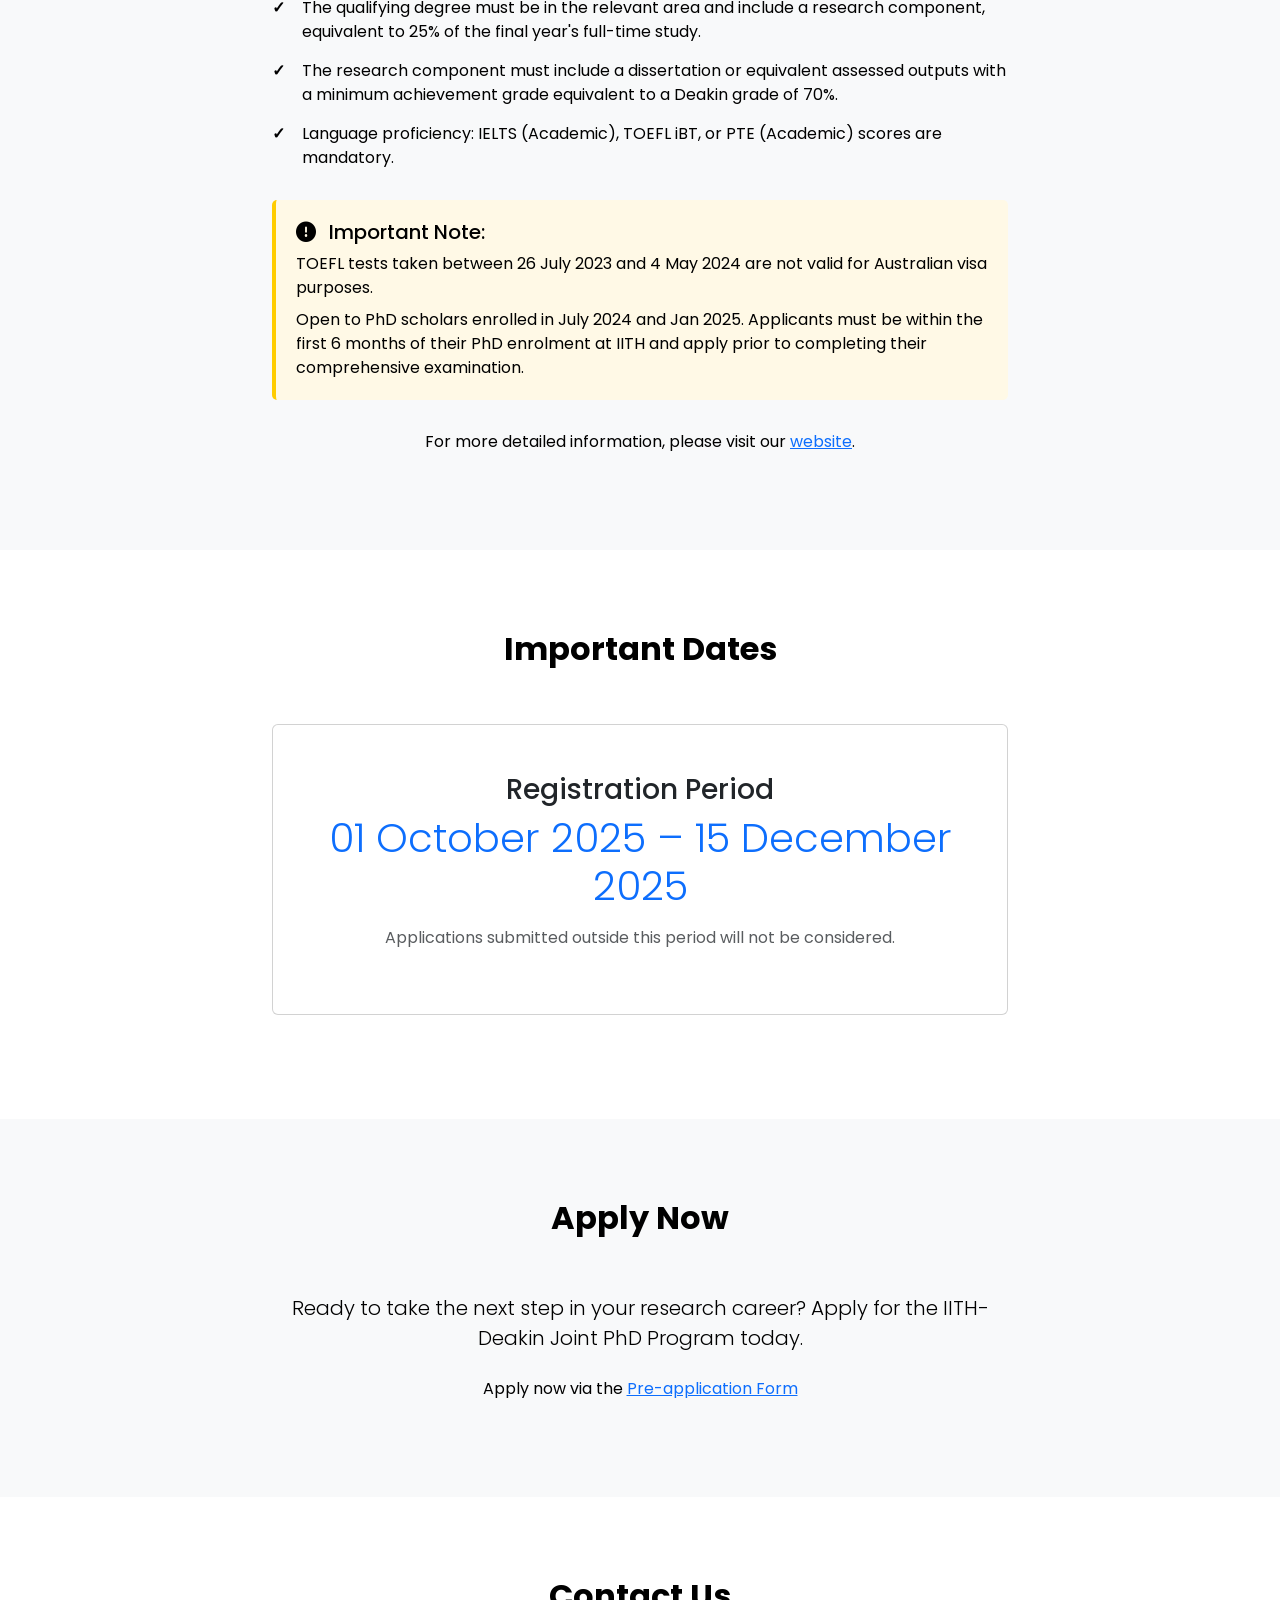
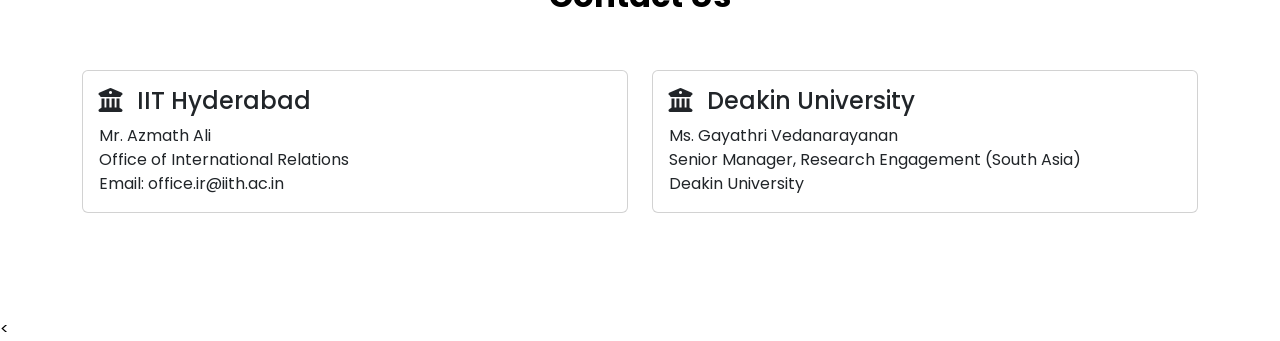
==== commit 49263333: "update: contact info" ====
--- a/index.html
+++ b/index.html
@@ -348,9 +348,7 @@
                   </h4>
                 </div>
                 <div class="theme-card">
-                  <h4>
-                    <i class="fas fa-bolt me-2"></i> Energy
-                  </h4>
+                  <h4><i class="fas fa-bolt me-2"></i> Energy</h4>
                 </div>
                 <div class="theme-card">
                   <h4>
@@ -371,9 +369,7 @@
                   </h4>
                 </div>
                 <div class="theme-card">
-                  <h4>
-                    <i class="fas fa-leaf me-2"></i> Sustainability
-                  </h4>
+                  <h4><i class="fas fa-leaf me-2"></i> Sustainability</h4>
                 </div>
               </div>
             </div>
@@ -505,9 +501,9 @@
                   <i class="fas fa-university me-2"></i> IIT Hyderabad
                 </h4>
                 <p class="card-text">
-                  Sangareddy, Kandi, Telangana 502285<br />
-                  Email: international@iith.ac.in<br />
-                  Phone: +91-40-2301-6033
+                  Mr. Azmath Ali<br />
+                  Office of International Relations<br />
+                  Email: office.ir@iith.ac.in
                 </p>
               </div>
             </div>
@@ -519,64 +515,16 @@
                   <i class="fas fa-university me-2"></i> Deakin University
                 </h4>
                 <p class="card-text">
-                  221 Burwood Highway, Burwood VIC 3125, Australia<br />
-                  Email: enquire@deakin.edu.au<br />
-                  Phone: +61 3 9244 6333
-                </p>
-              </div>
-            </div>
-          </div>
-        </div>
-      </div>
-    </section>
-
-    <!-- Footer -->
-    <!-- <footer>
-        <div class="container">
-            <div class="row">
-                <div class="col-lg-4 mb-4">
-                    <h4>IITH-Deakin PhD Program</h4>
-                    <p>A collaborative doctoral program between IIT Hyderabad and Deakin University, offering world-class research opportunities.</p>
-                    <div class="social-icons">
-                        <a href="#"><i class="fab fa-facebook-f"></i></a>
-                        <a href="#"><i class="fab fa-twitter"></i></a>
-                        <a href="#"><i class="fab fa-linkedin-in"></i></a>
-                        <a href="#"><i class="fab fa-instagram"></i></a>
-                        <a href="#"><i class="fab fa-youtube"></i></a>
-                    </div>
-                </div>
-                <div class="col-lg-2 col-md-4 mb-4">
-                    <h5>Quick Links</h5>
-                    <ul class="footer-links">
-                        <li><a href="#about">About</a></li>
-                        <li><a href="#highlights">Highlights</a></li>
-                        <li><a href="#themes">Thematic Areas</a></li>
-                        <li><a href="#eligibility">Eligibility</a></li>
-                    </ul>
-                </div>
-                <div class="col-lg-2 col-md-4 mb-4">
-                    <h5>Resources</h5>
-                    <ul class="footer-links">
-                        <li><a href="#">Brochure</a></li>
-                        <li><a href="#">Application Guide</a></li>
-                        <li><a href="#">FAQ</a></li>
-                        <li><a href="#">Research Areas</a></li>
-                    </ul>
-                </div>
-                <div class="col-lg-4 col-md-4 mb-4">
-                    <h5>Stay Updated</h5>
-                    <p>Subscribe to our newsletter for program updates and announcements.</p>
-                    <div class="input-group mb-3">
-                        <input type="email" class="form-control" placeholder="Your email address">
-                        <button class="btn btn-primary" type="button">Subscribe</button>
-                    </div>
-                </div>
-            </div>
-            <div class="copyright">
-                <p>&copy; 2025 IITH-Deakin Joint PhD Program. All rights reserved.</p>
-            </div>
-        </div>
-    </footer> -->
+                  Ms. Gayathri Vedanarayanan<br />
+                  Senior Manager, Research Engagement (South Asia)<br />
+                  Deakin University
+                </p>
+              </div>
+            </div>
+          </div>
+        </div>
+      </div>
+    </section>
 
     <!-- Back to Top Button -->
     <a href="#" class="back-to-top" id="backToTop">
@@ -591,4 +539,4 @@
     <!-- Custom JavaScript -->
     <script src="script.js"></script>
   </body>
-</html>+</html>
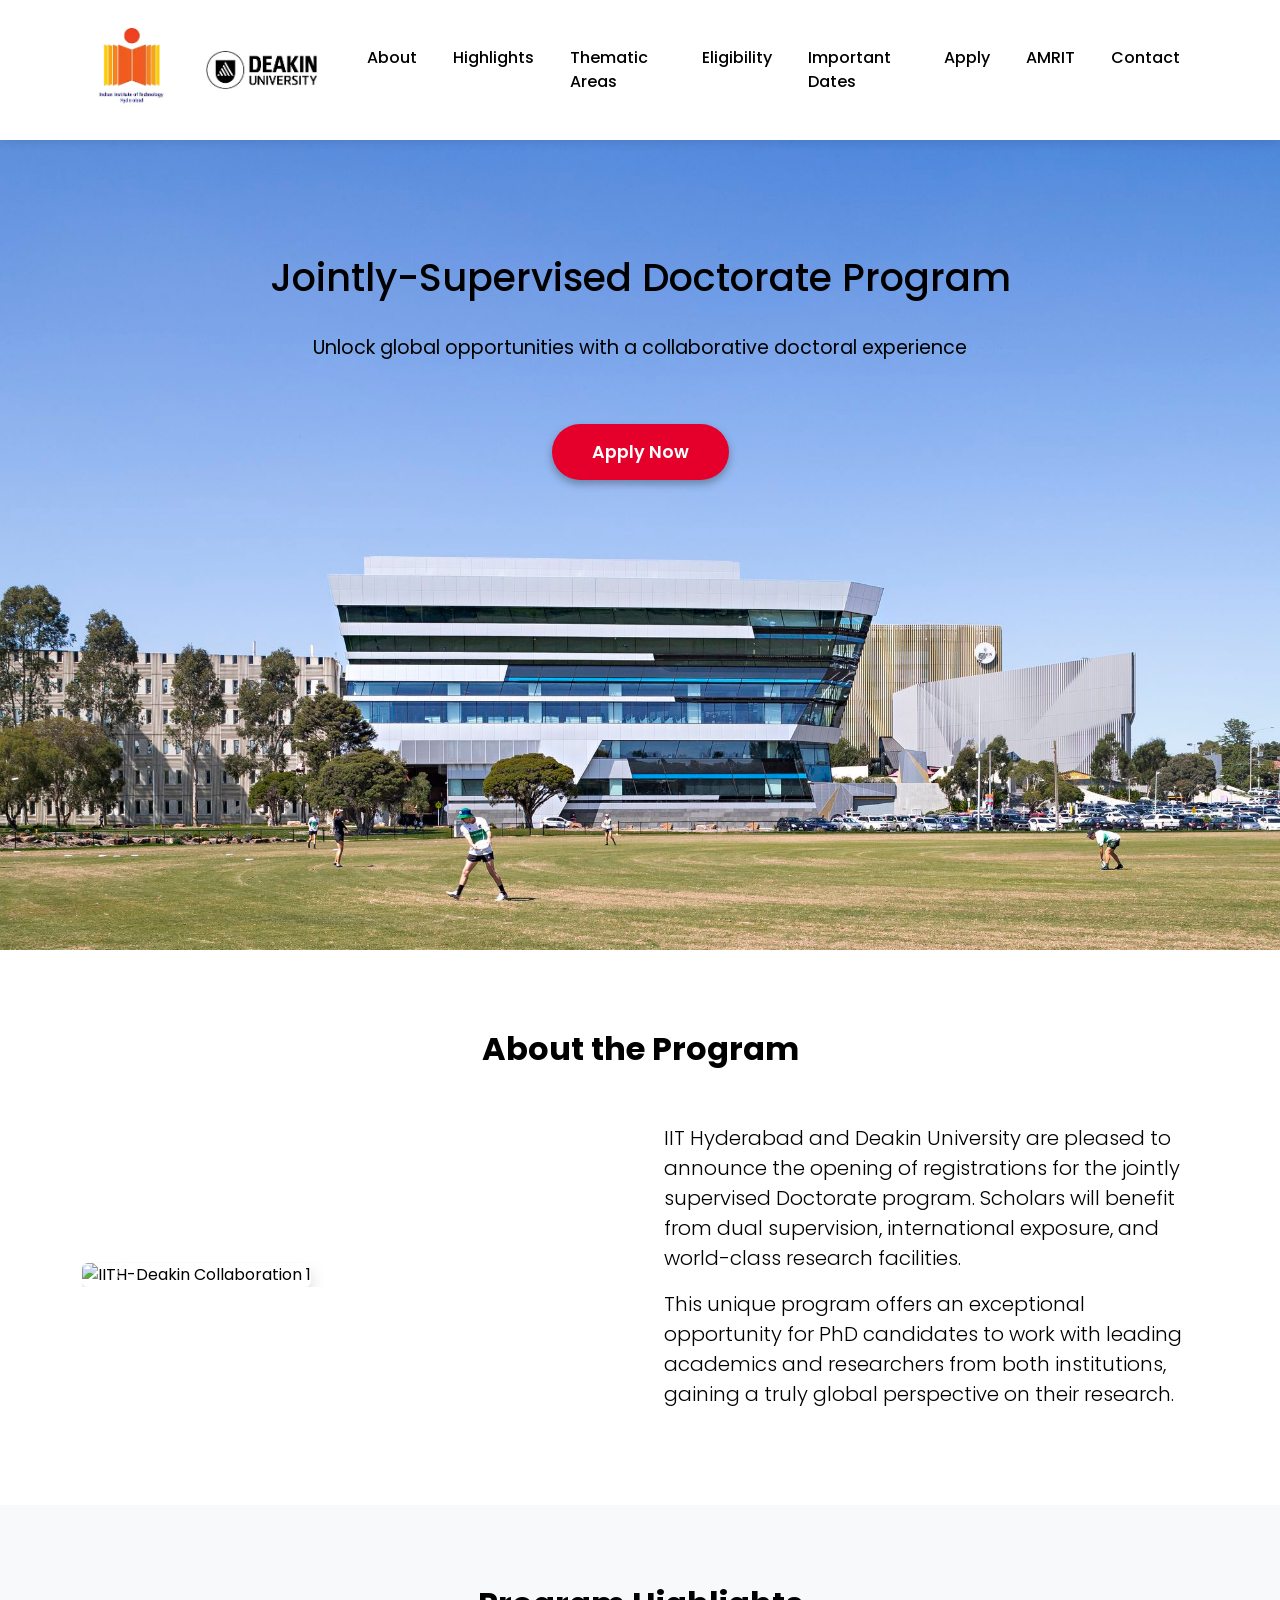
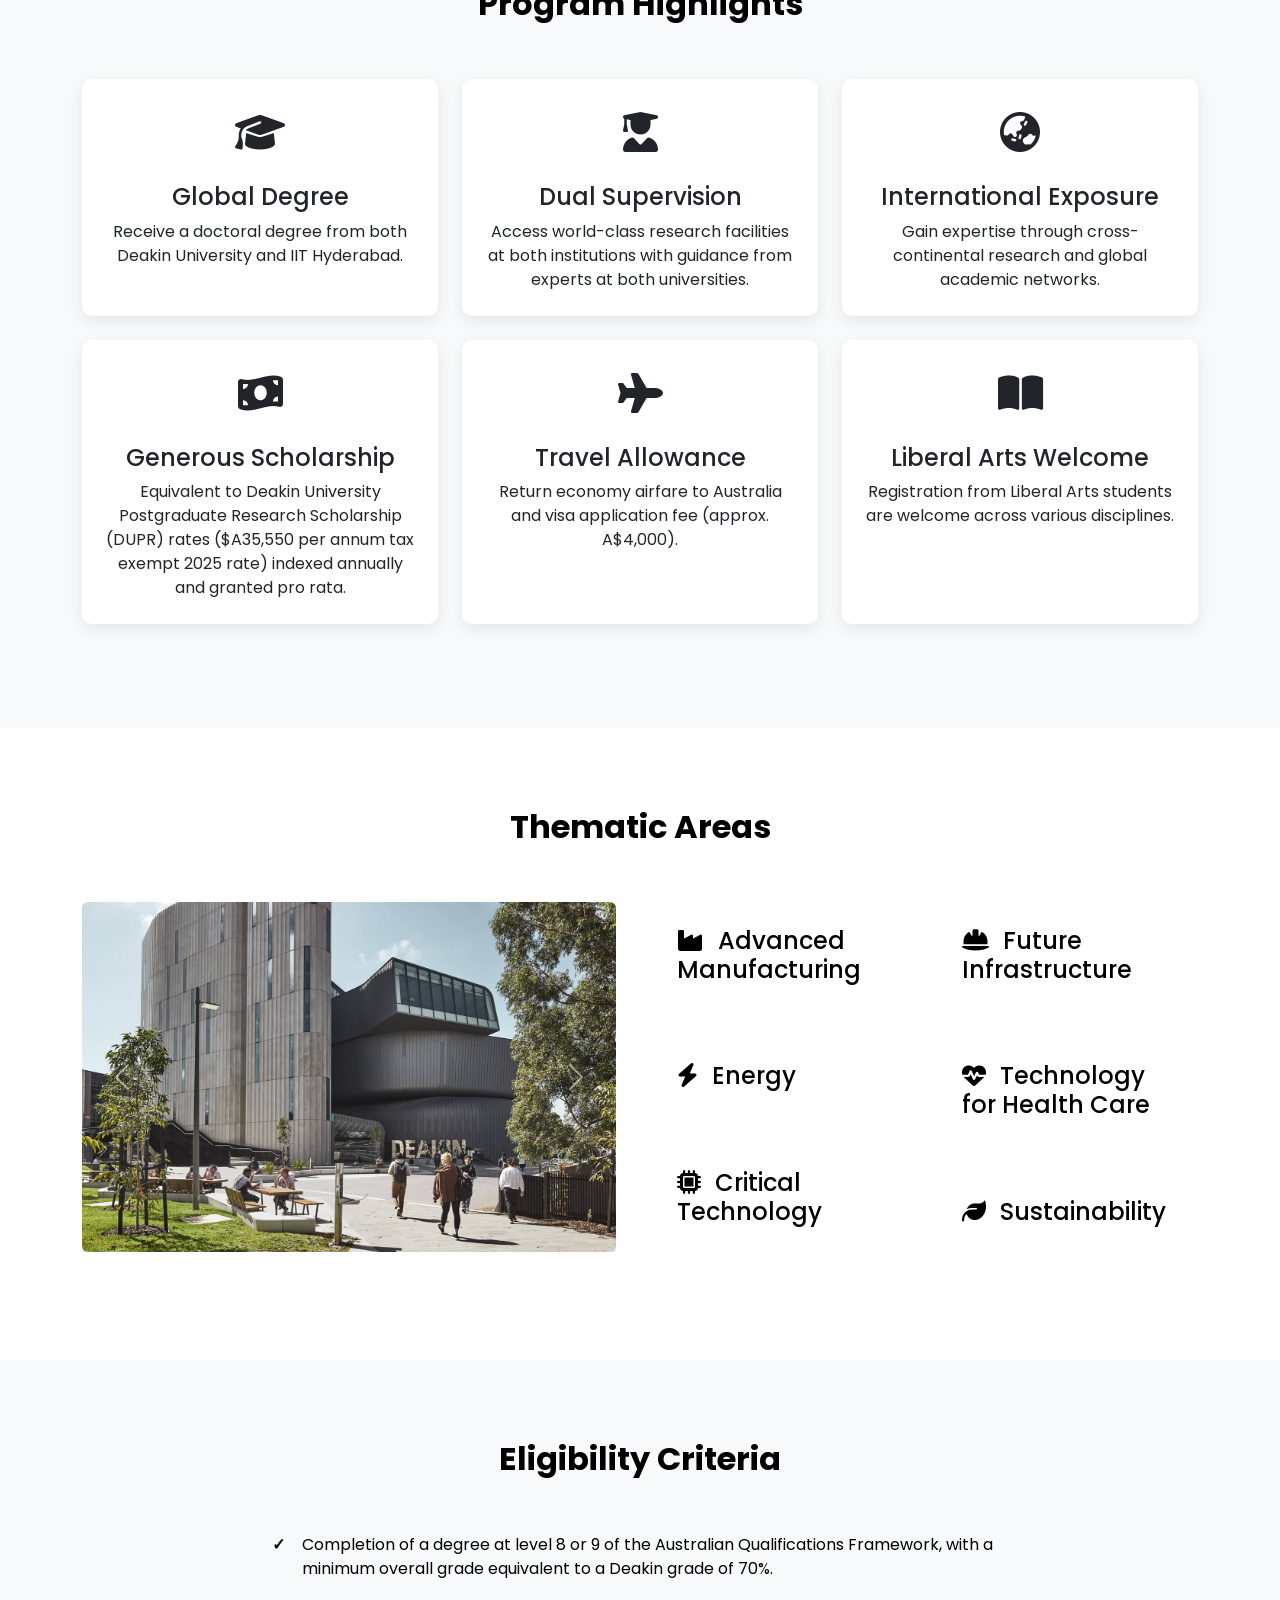
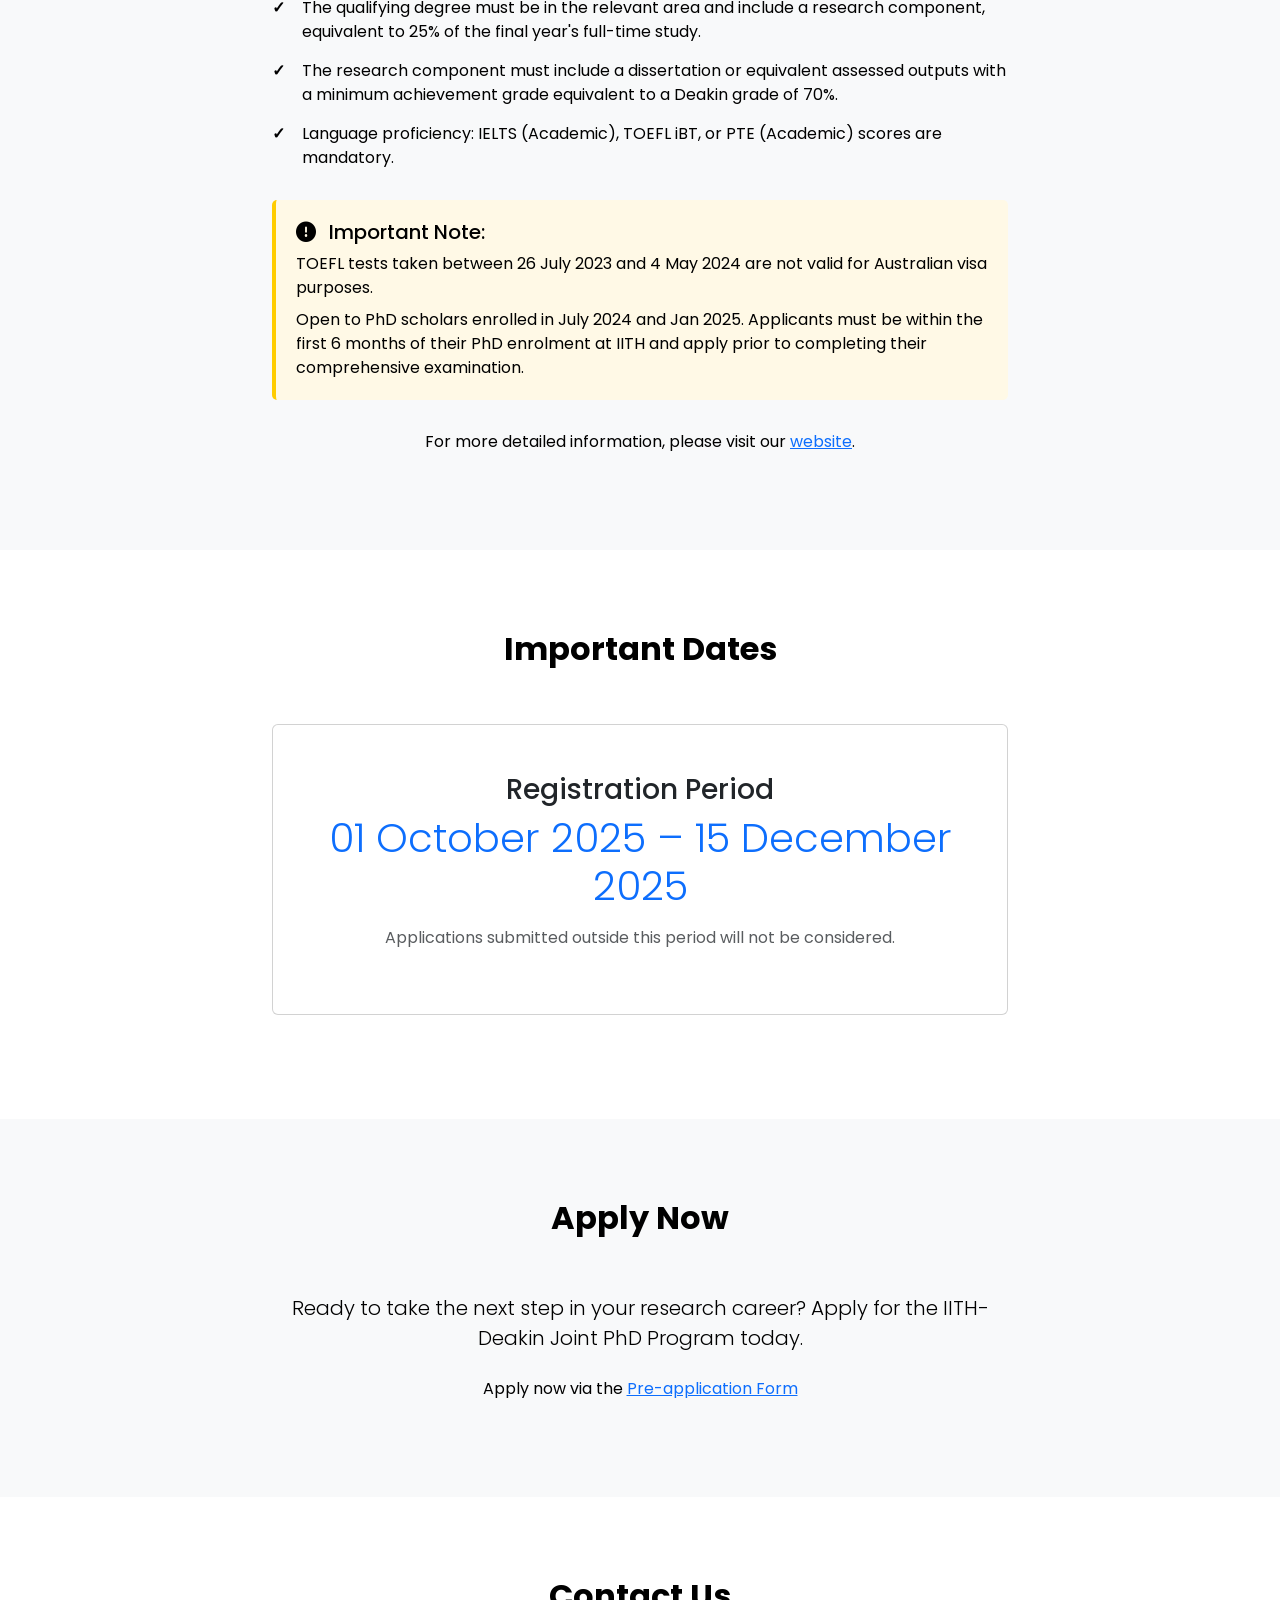
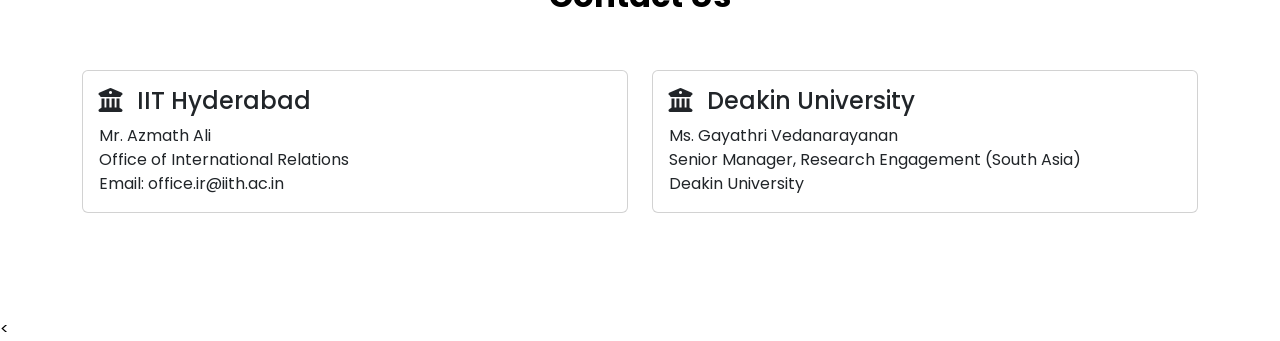
==== commit f2930a12: "feat: AMRIT" ====
--- a/index.html
+++ b/index.html
@@ -69,6 +69,9 @@
               <a class="nav-link" href="#apply">Apply</a>
             </li>
             <li class="nav-item">
+              <a class="nav-link" href="amrit.html">AMRIT</a>
+            </li>
+            <li class="nav-item">
               <a class="nav-link" href="#contact">Contact</a>
             </li>
           </ul>
--- a/style.css
+++ b/style.css
@@ -21,33 +21,32 @@
   font-weight: 700;
   color: var(--iith-blue);
 }
- 
+
 .nav-link {
   font-weight: 500;
   margin: 0 10px;
   color: var(--dark-text) !important;
-  padding: 8px 12px;           
-  border-radius: 6px;          
-  transition: all 0.3s ease;  
+  padding: 8px 12px;
+  border-radius: 6px;
+  transition: all 0.3s ease;
 }
 
 .nav-link:hover {
-  background-color: var(--iith-blue); 
-  color: rgb(230, 26, 26) !important;            
-}
-
+  background-color: var(--iith-blue);
+  color: rgb(230, 26, 26) !important;
+}
 
 .hero-section {
-  min-height: 90vh;     
-  padding: 10px 0;      
+  min-height: 90vh;
+  padding: 10px 0;
 }
 
 .hero-title {
-  font-size: 2.4rem; 
+  font-size: 2.4rem;
 }
 
 .hero-subtitle {
-  font-size: 1.2rem;   
+  font-size: 1.2rem;
 }
 
 .hero-column {
@@ -55,7 +54,7 @@
   flex-direction: column;
   align-items: center;
   justify-content: center;
-  gap: 25px; 
+  gap: 25px;
 }
 
 .logo-container {
@@ -90,7 +89,7 @@
 /* Mobile responsive */
 @media (max-width: 768px) {
   .hero-section {
-    min-height: 80vh; 
+    min-height: 80vh;
   }
   .hero-title {
     font-size: 2rem;
@@ -281,6 +280,60 @@
   opacity: 1;
 }
 
+/* AMRIT Page Specific Styles */
+.objective-card {
+  border: none;
+  box-shadow: 0 5px 15px rgba(0, 0, 0, 0.1);
+  transition: transform 0.3s ease, box-shadow 0.3s ease;
+  height: 100%;
+}
+
+.objective-card:hover {
+  transform: translateY(-5px);
+  box-shadow: 0 10px 25px rgba(0, 0, 0, 0.15);
+}
+
+.objective-icon {
+  margin-bottom: 1rem;
+}
+
+.research-area-card {
+  background: white;
+  padding: 2rem;
+  border-radius: 10px;
+  box-shadow: 0 5px 15px rgba(0, 0, 0, 0.1);
+  transition: transform 0.3s ease, box-shadow 0.3s ease;
+  height: 100%;
+  text-align: center;
+}
+
+.research-area-card:hover {
+  transform: translateY(-5px);
+  box-shadow: 0 10px 25px rgba(0, 0, 0, 0.15);
+}
+
+.research-icon {
+  font-size: 2.5rem;
+  color: var(--iith-blue);
+  margin-bottom: 1rem;
+}
+
+.research-area-card h4 {
+  color: var(--dark-text);
+  margin-bottom: 1rem;
+  font-weight: 600;
+}
+
+.research-area-card p {
+  color: #666;
+  line-height: 1.6;
+}
+
+.nav-link .active {
+  background-color: var(--iith-blue);
+  color: var(--iith-blue) !important;
+}
+
 @media (max-width: 768px) {
   .hero-title {
     font-size: 2rem;
@@ -289,4 +342,9 @@
   .hero-subtitle {
     font-size: 1.1rem;
   }
-}
+
+  .objective-card,
+  .research-area-card {
+    margin-bottom: 1.5rem;
+  }
+}
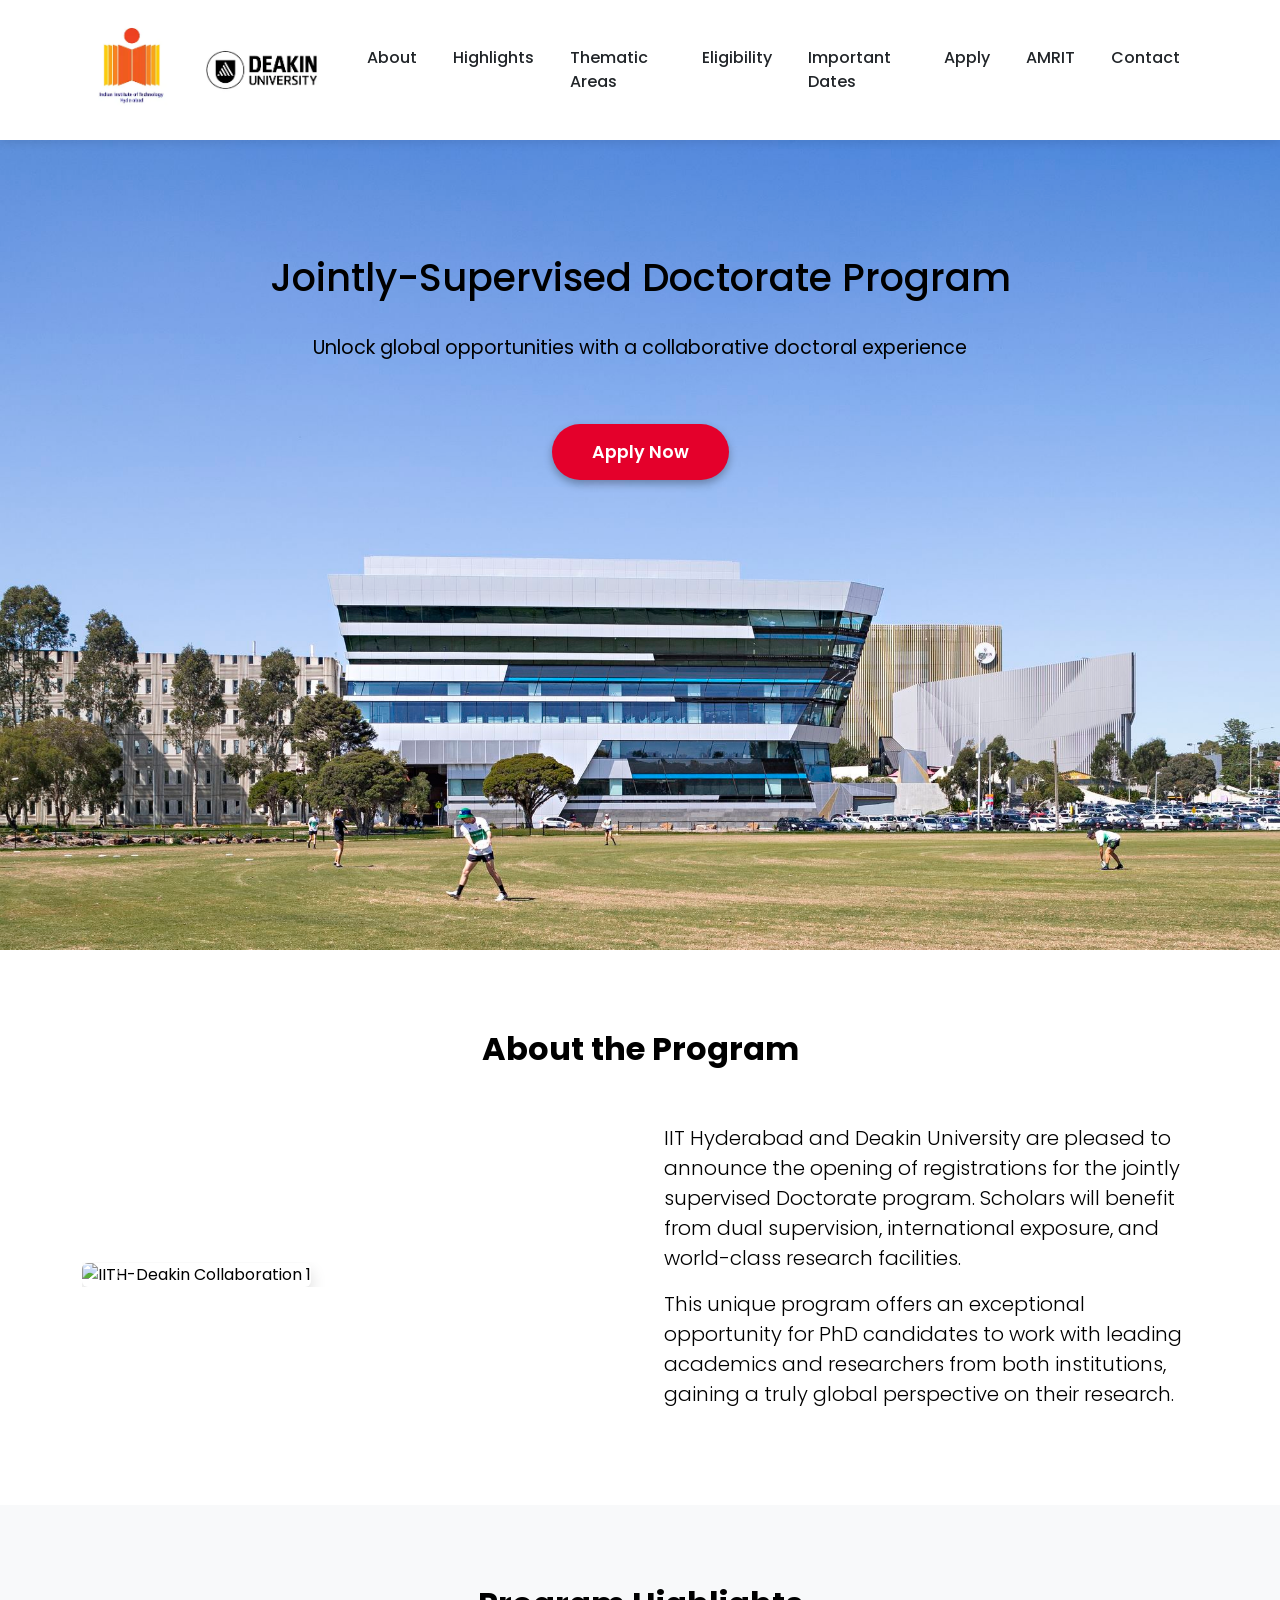
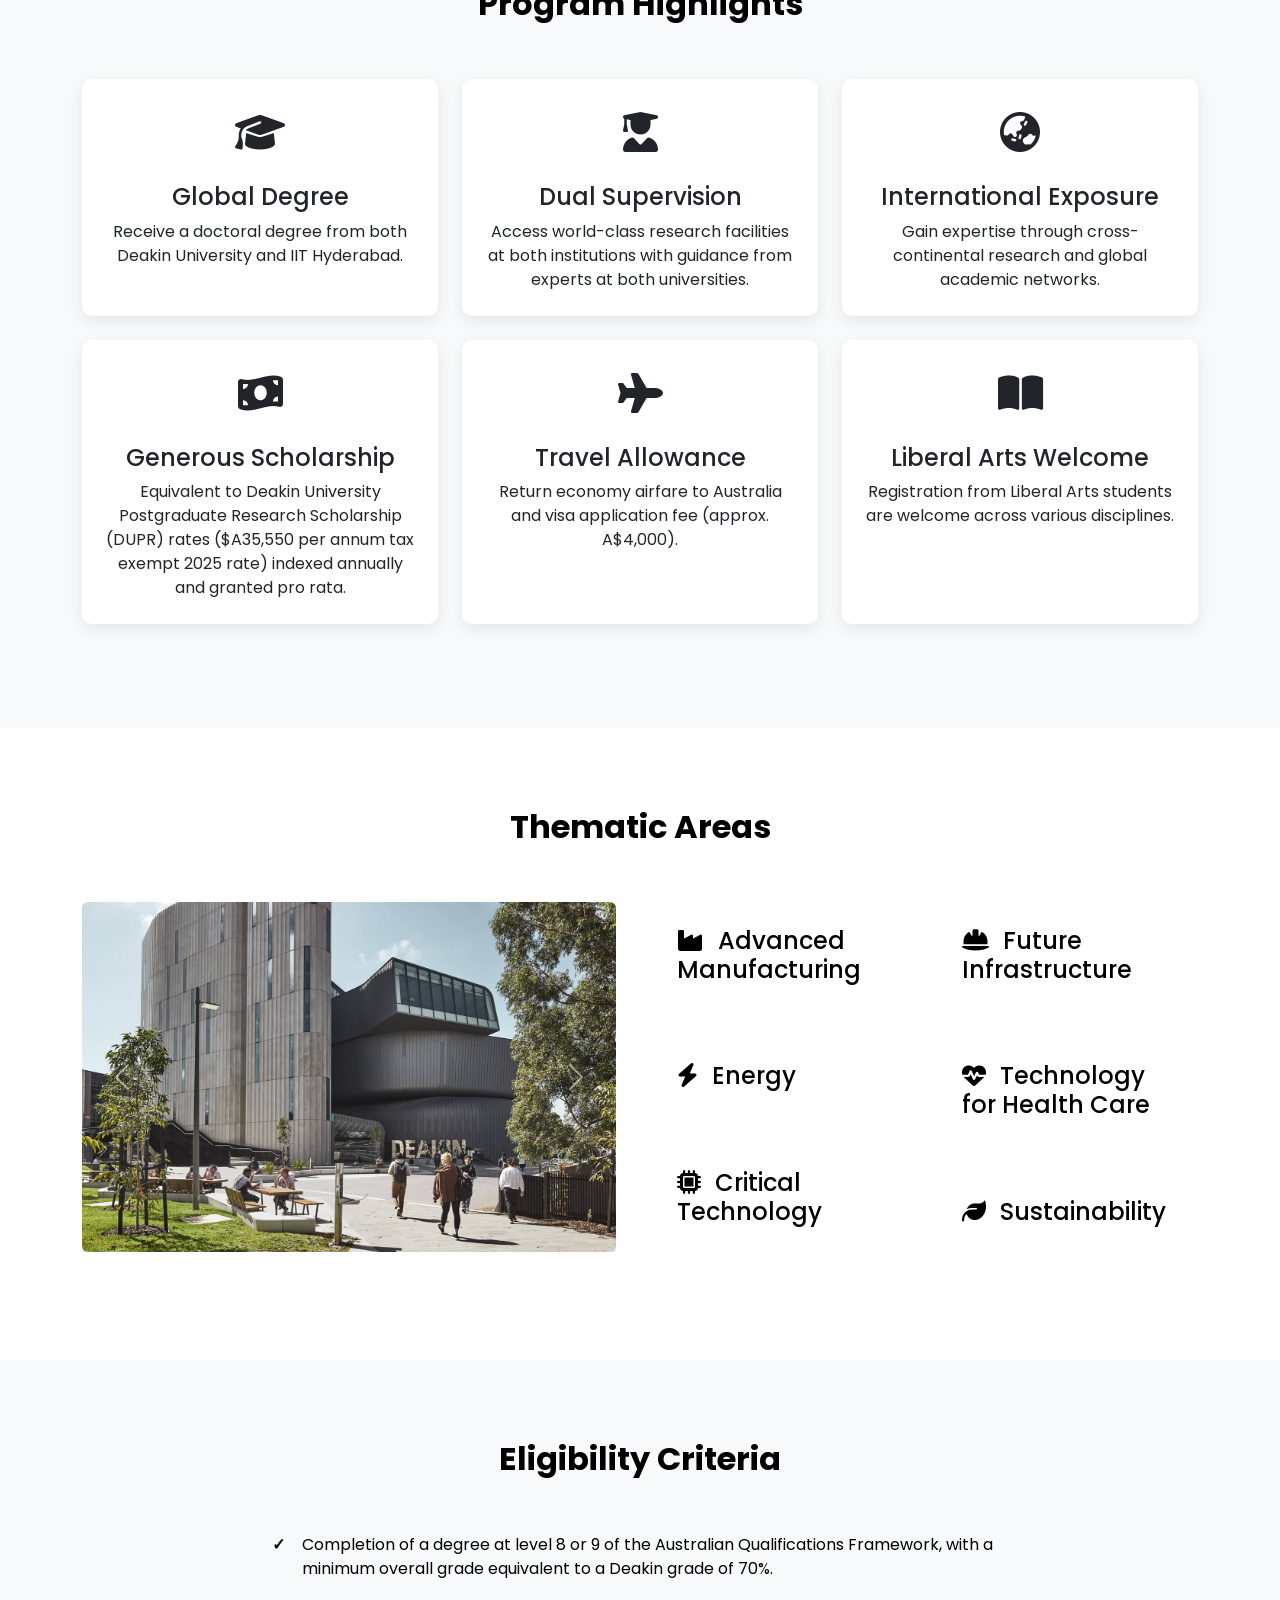
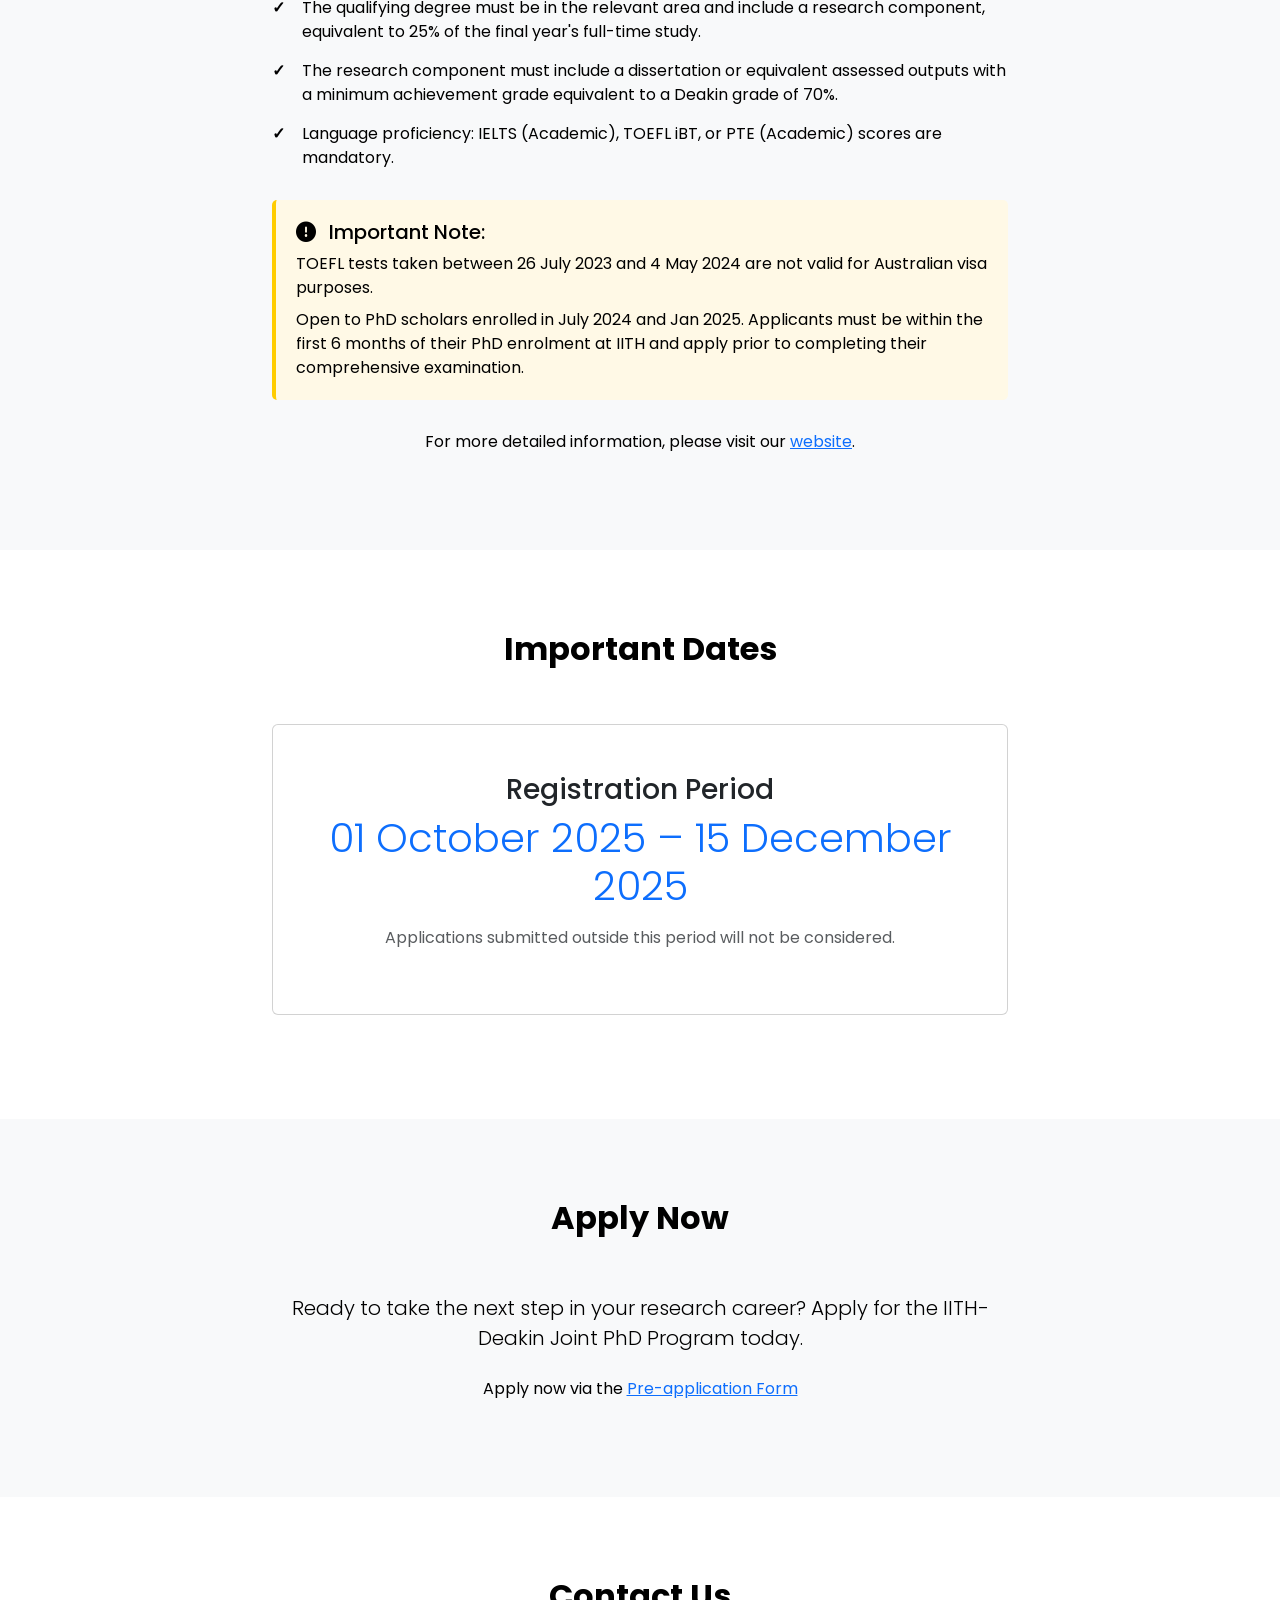
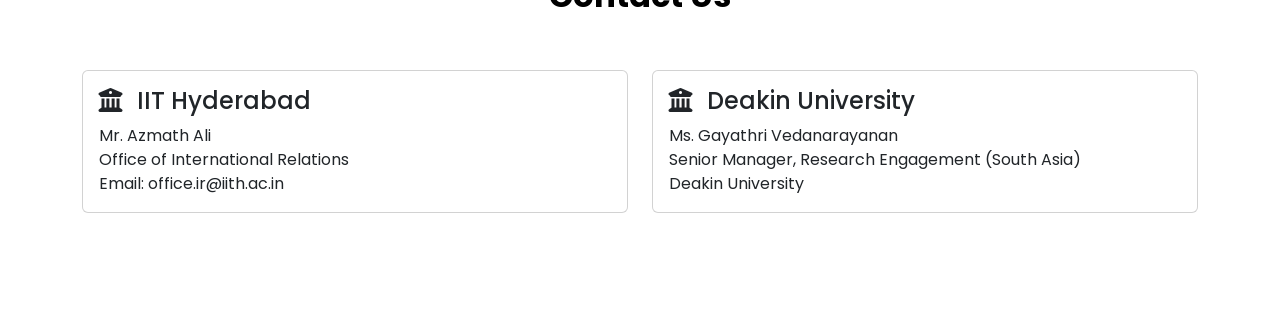
==== commit 32b75995: "fix: nav" ====
--- a/index.html
+++ b/index.html
@@ -69,7 +69,12 @@
               <a class="nav-link" href="#apply">Apply</a>
             </li>
             <li class="nav-item">
-              <a class="nav-link" href="amrit.html">AMRIT</a>
+              <a
+                class="nav-link"
+                href="https://ir-cell-iith.github.io/deakin-university/amrit.html"
+                target="_self"
+                >AMRIT</a
+              >
             </li>
             <li class="nav-item">
               <a class="nav-link" href="#contact">Contact</a>
@@ -537,7 +542,6 @@
     <!-- Bootstrap JS and Popper.js -->
     <script src="https://cdn.jsdelivr.net/npm/bootstrap@5.3.0/dist/js/bootstrap.bundle.min.js"></script>
     <!-- Custom JavaScript -->
-    <
     <script src="https://cdn.jsdelivr.net/npm/bootstrap@5.3.0/dist/js/bootstrap.bundle.min.js"></script>
     <!-- Custom JavaScript -->
     <script src="script.js"></script>
--- a/style.css
+++ b/style.css
@@ -25,7 +25,7 @@
 .nav-link {
   font-weight: 500;
   margin: 0 10px;
-  color: var(--dark-text) !important;
+  color: #212529 !important;
   padding: 8px 12px;
   border-radius: 6px;
   transition: all 0.3s ease;
